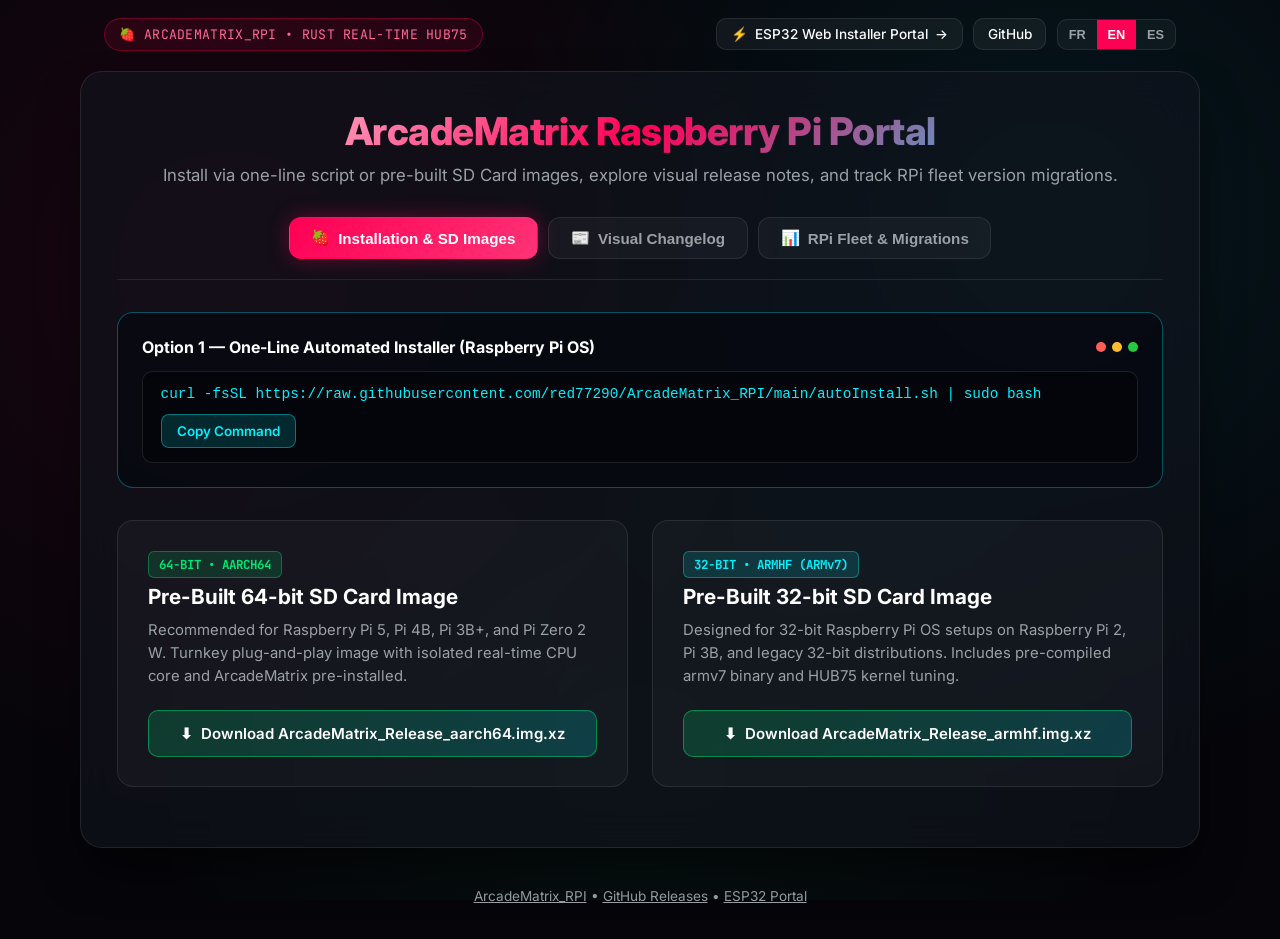
==== site/index.html @ 46aac448 "feat(portal): add dedicated Cloudflare RPi fleet charts and isolate GitHub counters" ====
<!DOCTYPE html>
<html lang="en">
<head>
  <meta charset="UTF-8" />
  <meta name="viewport" content="width=device-width, initial-scale=1.0" />
  <title>ArcadeMatrix Raspberry Pi — SD Images, Auto-Installer, Changelog &amp; Fleet Stats</title>
  <link rel="preconnect" href="https://fonts.googleapis.com">
  <link rel="preconnect" href="https://fonts.gstatic.com" crossorigin>
  <link href="https://fonts.googleapis.com/css2?family=Inter:wght@400;500;600;700;800&family=JetBrains+Mono:wght@500;700&display=swap" rel="stylesheet">
  <style>
    :root {
      --bg-color: #05050a;
      --text-main: #ffffff;
      --text-muted: #9ba1a6;
      --accent-cyan: #00f0ff;
      --accent-green: #00e676;
      --accent-magenta: #ff0055;
      --accent-gold: #ffcc00;
      --glass-bg: rgba(18, 20, 30, 0.65);
      --glass-border: rgba(255, 255, 255, 0.09);
      --card-bg: rgba(255, 255, 255, 0.03);
    }

    * {
      box-sizing: border-box;
    }

    body {
      font-family: 'Inter', -apple-system, BlinkMacSystemFont, "Segoe UI", sans-serif;
      background-color: var(--bg-color);
      color: var(--text-main);
      margin: 0;
      padding: 0;
      min-height: 100vh;
      display: flex;
      flex-direction: column;
      align-items: center;
      background-image:
        radial-gradient(circle at 18% 30%, rgba(255, 0, 85, 0.09) 0%, transparent 45%),
        radial-gradient(circle at 82% 25%, rgba(0, 240, 255, 0.08) 0%, transparent 45%),
        radial-gradient(circle at 50% 85%, rgba(0, 230, 118, 0.05) 0%, transparent 50%);
      background-attachment: fixed;
    }

    .topbar {
      width: 100%;
      max-width: 1120px;
      padding: 1.1rem 1.5rem 0;
      display: flex;
      flex-wrap: wrap;
      align-items: center;
      justify-content: space-between;
      gap: 0.75rem;
    }

    .brand-pill {
      display: inline-flex;
      align-items: center;
      gap: 0.6rem;
      padding: 0.45rem 0.9rem;
      border-radius: 999px;
      background: rgba(255, 0, 85, 0.1);
      border: 1px solid rgba(255, 0, 85, 0.32);
      font-family: 'JetBrains Mono', monospace;
      font-size: 0.82rem;
      color: #ff6699;
      letter-spacing: 0.3px;
    }

    .topbar-right {
      display: flex;
      flex-wrap: wrap;
      align-items: center;
      gap: 0.65rem;
    }

    .portal-switch-link,
    .gh-link {
      display: inline-flex;
      align-items: center;
      gap: 0.45rem;
      padding: 0.45rem 0.85rem;
      border-radius: 10px;
      background: rgba(255, 255, 255, 0.05);
      border: 1px solid var(--glass-border);
      color: var(--text-main);
      text-decoration: none;
      font-size: 0.85rem;
      font-weight: 500;
      transition: all 0.25s ease;
    }

    .portal-switch-link:hover {
      border-color: rgba(0, 240, 255, 0.45);
      background: rgba(0, 240, 255, 0.12);
      box-shadow: 0 0 14px rgba(0, 240, 255, 0.25);
    }

    .gh-link:hover {
      border-color: rgba(255, 0, 85, 0.45);
      background: rgba(255, 0, 85, 0.1);
    }

    .lang-switcher {
      display: inline-flex;
      background: rgba(255, 255, 255, 0.04);
      border: 1px solid var(--glass-border);
      border-radius: 10px;
      overflow: hidden;
    }

    .lang-btn {
      background: transparent;
      border: none;
      color: var(--text-muted);
      padding: 0.42rem 0.68rem;
      font-size: 0.8rem;
      font-weight: 700;
      cursor: pointer;
      transition: all 0.2s ease;
    }

    .lang-btn.active {
      background: var(--accent-magenta);
      color: #fff;
    }

    .container {
      max-width: 1120px;
      width: 94%;
      margin: 1.25rem auto 2rem;
      padding: 2.25rem;
      background: var(--glass-bg);
      backdrop-filter: blur(20px);
      -webkit-backdrop-filter: blur(20px);
      border: 1px solid var(--glass-border);
      border-radius: 22px;
      box-shadow: 0 25px 50px -12px rgba(0, 0, 0, 0.6);
    }

    .hero-header {
      text-align: center;
      margin-bottom: 1.75rem;
    }

    h1 {
      font-size: 2.4rem;
      font-weight: 800;
      margin-top: 0;
      margin-bottom: 0.5rem;
      background: linear-gradient(135deg, #ffffff 0%, #ff0055 50%, #00f0ff 100%);
      -webkit-background-clip: text;
      -webkit-text-fill-color: transparent;
      letter-spacing: -0.5px;
    }

    .subtitle {
      color: var(--text-muted);
      font-size: 1.05rem;
      margin-bottom: 1.5rem;
      line-height: 1.6;
    }

    .nav-tabs {
      display: flex;
      justify-content: center;
      flex-wrap: wrap;
      gap: 0.65rem;
      margin-bottom: 2rem;
      padding-bottom: 1.25rem;
      border-bottom: 1px solid var(--glass-border);
    }

    .tab-btn {
      display: inline-flex;
      align-items: center;
      gap: 0.5rem;
      padding: 0.7rem 1.35rem;
      border-radius: 12px;
      background: rgba(255, 255, 255, 0.04);
      border: 1px solid var(--glass-border);
      color: var(--text-muted);
      font-size: 0.95rem;
      font-weight: 600;
      cursor: pointer;
      transition: all 0.25s ease;
    }

    .tab-btn:hover {
      color: #fff;
      border-color: rgba(255, 0, 85, 0.4);
      background: rgba(255, 0, 85, 0.08);
    }

    .tab-btn.active {
      color: #fff;
      background: linear-gradient(135deg, var(--accent-magenta) 0%, #ff3377 100%);
      border-color: transparent;
      box-shadow: 0 0 20px rgba(255, 0, 85, 0.35);
    }

    .tab-panel {
      display: none;
      animation: fadeIn 0.25s ease;
    }

    .tab-panel.active {
      display: block;
    }

    @keyframes fadeIn {
      from { opacity: 0; transform: translateY(6px); }
      to { opacity: 1; transform: translateY(0); }
    }

    /* Tab 1: Installation */
    .terminal-card {
      background: rgba(8, 10, 18, 0.85);
      border: 1px solid rgba(0, 240, 255, 0.32);
      border-radius: 16px;
      padding: 1.5rem;
      margin-bottom: 2rem;
      text-align: left;
    }

    .terminal-header {
      display: flex;
      align-items: center;
      justify-content: space-between;
      margin-bottom: 0.85rem;
    }

    .terminal-dots {
      display: inline-flex;
      gap: 6px;
    }

    .terminal-dots span {
      width: 10px;
      height: 10px;
      border-radius: 50%;
      display: inline-block;
    }

    .cmd-box {
      display: flex;
      flex-wrap: wrap;
      align-items: center;
      justify-content: space-between;
      gap: 0.75rem;
      background: #04050a;
      border: 1px solid rgba(255, 255, 255, 0.1);
      border-radius: 10px;
      padding: 0.9rem 1.1rem;
      font-family: 'JetBrains Mono', monospace;
      font-size: 0.9rem;
      color: var(--accent-cyan);
    }

    .copy-btn {
      background: rgba(0, 240, 255, 0.15);
      border: 1px solid rgba(0, 240, 255, 0.4);
      color: var(--accent-cyan);
      border-radius: 8px;
      padding: 0.48rem 0.95rem;
      font-family: 'Inter', sans-serif;
      font-size: 0.84rem;
      font-weight: 600;
      cursor: pointer;
      transition: all 0.2s ease;
    }

    .copy-btn:hover {
      background: var(--accent-cyan);
      color: #05050a;
    }

    .sd-grid {
      display: grid;
      grid-template-columns: 1fr;
      gap: 1.5rem;
      margin-bottom: 1.5rem;
    }

    @media (min-width: 780px) {
      .sd-grid {
        grid-template-columns: repeat(2, 1fr);
      }
    }

    .sd-card {
      background: var(--card-bg);
      border: 1px solid var(--glass-border);
      border-radius: 16px;
      padding: 1.85rem;
      text-align: left;
      display: flex;
      flex-direction: column;
      justify-content: space-between;
      transition: all 0.3s ease;
    }

    .sd-card:hover {
      transform: translateY(-5px);
      border-color: rgba(0, 230, 118, 0.35);
      box-shadow: 0 15px 30px rgba(0, 230, 118, 0.1);
    }

    .sd-card h2 {
      margin: 0.4rem 0 0.65rem;
      font-size: 1.3rem;
      color: #fff;
    }

    .sd-card p {
      color: var(--text-muted);
      font-size: 0.93rem;
      line-height: 1.55;
      margin: 0 0 1.35rem 0;
    }

    .arch-badge {
      display: inline-block;
      font-family: 'JetBrains Mono', monospace;
      font-size: 0.78rem;
      font-weight: 700;
      padding: 0.25rem 0.65rem;
      border-radius: 6px;
      background: rgba(0, 230, 118, 0.14);
      border: 1px solid rgba(0, 230, 118, 0.35);
      color: var(--accent-green);
      width: fit-content;
    }

    .arch-badge.armhf {
      background: rgba(0, 240, 255, 0.14);
      border-color: rgba(0, 240, 255, 0.35);
      color: var(--accent-cyan);
    }

    .sd-dl-btn {
      display: inline-flex;
      align-items: center;
      justify-content: center;
      gap: 0.5rem;
      padding: 0.8rem 1.25rem;
      border-radius: 10px;
      background: linear-gradient(135deg, rgba(0, 230, 118, 0.18), rgba(0, 240, 255, 0.18));
      border: 1px solid rgba(0, 230, 118, 0.45);
      color: #fff;
      font-weight: 600;
      font-size: 0.94rem;
      text-decoration: none;
      transition: all 0.25s ease;
    }

    .sd-dl-btn:hover {
      background: var(--accent-green);
      color: #05050a;
      box-shadow: 0 0 18px rgba(0, 230, 118, 0.45);
    }

    /* Tab 2: Visual Changelog */
    .changelog-list {
      display: flex;
      flex-direction: column;
      gap: 1.75rem;
    }

    .release-post {
      background: var(--card-bg);
      border: 1px solid var(--glass-border);
      border-radius: 18px;
      padding: 1.75rem;
      text-align: left;
    }

    .post-header {
      display: flex;
      flex-wrap: wrap;
      align-items: center;
      justify-content: space-between;
      gap: 0.75rem;
      margin-bottom: 1rem;
    }

    .post-meta {
      display: flex;
      flex-wrap: wrap;
      align-items: center;
      gap: 0.55rem;
    }

    .ver-badge {
      font-family: 'JetBrains Mono', monospace;
      font-weight: 700;
      font-size: 0.95rem;
      padding: 0.3rem 0.75rem;
      border-radius: 8px;
      background: rgba(255, 0, 85, 0.15);
      border: 1px solid rgba(255, 0, 85, 0.4);
      color: #ff6699;
    }

    .date-badge {
      font-family: 'JetBrains Mono', monospace;
      font-size: 0.82rem;
      color: var(--text-muted);
    }

    .tag-pill {
      font-family: 'JetBrains Mono', monospace;
      font-size: 0.72rem;
      font-weight: 700;
      padding: 0.2rem 0.55rem;
      border-radius: 6px;
    }

    .tag-NEW { background: rgba(0, 240, 255, 0.16); color: var(--accent-cyan); }
    .tag-PERF { background: rgba(0, 230, 118, 0.16); color: var(--accent-green); }
    .tag-FIX { background: rgba(255, 0, 85, 0.18); color: #ff6699; }

    .post-title {
      font-size: 1.35rem;
      font-weight: 700;
      margin: 0.3rem 0 0.6rem;
      color: #fff;
    }

    .post-summary {
      color: var(--text-muted);
      font-size: 0.96rem;
      line-height: 1.6;
      margin-bottom: 1.25rem;
    }

    .post-media {
      width: 100%;
      border-radius: 12px;
      overflow: hidden;
      border: 1px solid var(--glass-border);
      margin-bottom: 1.25rem;
      background: #06070f;
    }

    .post-media img {
      width: 100%;
      height: auto;
      display: block;
    }

    .before-after-grid {
      display: grid;
      grid-template-columns: 1fr;
      gap: 1rem;
      margin-bottom: 1.25rem;
    }

    @media (min-width: 760px) {
      .before-after-grid {
        grid-template-columns: 1fr 1fr;
      }
    }

    .ba-box {
      padding: 1rem 1.15rem;
      border-radius: 12px;
      font-size: 0.9rem;
      line-height: 1.5;
    }

    .ba-before {
      background: rgba(255, 0, 85, 0.06);
      border: 1px solid rgba(255, 0, 85, 0.28);
    }

    .ba-after {
      background: rgba(0, 230, 118, 0.06);
      border: 1px solid rgba(0, 230, 118, 0.28);
    }

    .ba-label {
      font-family: 'JetBrains Mono', monospace;
      font-size: 0.76rem;
      font-weight: 700;
      text-transform: uppercase;
      margin-bottom: 0.35rem;
      display: block;
    }

    .ba-before .ba-label { color: #ff5588; }
    .ba-after .ba-label { color: var(--accent-green); }

    .highlights-list {
      margin: 0 0 1.25rem 0;
      padding-left: 1.2rem;
      color: #dce2ea;
      font-size: 0.92rem;
      line-height: 1.65;
    }

    .release-dl-btn {
      display: inline-flex;
      align-items: center;
      gap: 0.45rem;
      padding: 0.55rem 1.05rem;
      border-radius: 9px;
      background: rgba(255, 0, 85, 0.14);
      border: 1px solid rgba(255, 0, 85, 0.4);
      color: #ff6699;
      text-decoration: none;
      font-size: 0.86rem;
      font-weight: 600;
    }

    /* Tab 3: Stats */
    .stats-status-bar {
      display: flex;
      flex-wrap: wrap;
      align-items: center;
      justify-content: space-between;
      gap: 0.75rem;
      margin-bottom: 1.5rem;
      padding: 0.85rem 1.15rem;
      border-radius: 12px;
      background: rgba(255, 255, 255, 0.03);
      border: 1px solid var(--glass-border);
    }

    .source-badge {
      display: inline-flex;
      align-items: center;
      gap: 0.45rem;
      font-family: 'JetBrains Mono', monospace;
      font-size: 0.8rem;
      padding: 0.3rem 0.7rem;
      border-radius: 999px;
    }

    .source-live {
      background: rgba(0, 230, 118, 0.15);
      border: 1px solid rgba(0, 230, 118, 0.4);
      color: var(--accent-green);
    }

    .source-preview {
      background: rgba(255, 204, 0, 0.14);
      border: 1px solid rgba(255, 204, 0, 0.4);
      color: var(--accent-gold);
    }

    .kpi-grid {
      display: grid;
      grid-template-columns: repeat(auto-fit, minmax(210px, 1fr));
      gap: 1.1rem;
      margin-bottom: 1.75rem;
    }

    .kpi-card {
      background: var(--card-bg);
      border: 1px solid var(--glass-border);
      border-radius: 14px;
      padding: 1.25rem;
      text-align: left;
    }

    .kpi-label {
      font-size: 0.82rem;
      color: var(--text-muted);
      margin-bottom: 0.45rem;
    }

    .kpi-value {
      font-family: 'JetBrains Mono', monospace;
      font-size: 1.85rem;
      font-weight: 700;
      color: #fff;
    }

    .kpi-sub {
      font-size: 0.78rem;
      color: var(--accent-cyan);
      margin-top: 0.35rem;
    }

    .stats-grid-2col {
      display: grid;
      grid-template-columns: 1fr;
      gap: 1.5rem;
      margin-bottom: 1.5rem;
    }

    @media (min-width: 860px) {
      .stats-grid-2col {
        grid-template-columns: 1fr 1fr;
      }
    }

    .stats-panel-box {
      background: var(--card-bg);
      border: 1px solid var(--glass-border);
      border-radius: 16px;
      padding: 1.5rem;
      text-align: left;
    }

    .stats-panel-box h3 {
      margin: 0 0 0.4rem 0;
      font-size: 1.08rem;
      color: #fff;
    }

    .stats-panel-sub {
      color: var(--text-muted);
      font-size: 0.83rem;
      margin-bottom: 1.15rem;
      line-height: 1.45;
    }

    .donut-split {
      display: grid;
      grid-template-columns: 124px 1fr;
      gap: 1.15rem;
      align-items: center;
      margin-bottom: 1rem;
    }

    @media (max-width: 520px) {
      .donut-split {
        grid-template-columns: 1fr;
        justify-items: center;
      }
      .donut-split > div:last-child {
        width: 100%;
      }
    }

    .stacked-bar {
      display: flex;
      height: 18px;
      border-radius: 8px;
      overflow: hidden;
      background: rgba(255, 255, 255, 0.06);
      margin-bottom: 1rem;
    }

    .stacked-segment {
      height: 100%;
      transition: width 0.4s ease;
    }

    .bar-row {
      margin-bottom: 0.78rem;
    }

    .bar-row-header {
      display: flex;
      justify-content: space-between;
      gap: 0.5rem;
      font-size: 0.84rem;
      margin-bottom: 0.28rem;
    }

    .bar-track {
      height: 9px;
      background: rgba(255, 255, 255, 0.06);
      border-radius: 6px;
      overflow: hidden;
    }

    .bar-fill {
      height: 100%;
      border-radius: 6px;
      transition: width 0.35s ease;
    }

    .mini-ver-stack {
      display: flex;
      height: 5px;
      border-radius: 4px;
      overflow: hidden;
      background: rgba(255, 255, 255, 0.04);
      margin-top: 0.28rem;
    }

    .chart-legend {
      display: flex;
      flex-wrap: wrap;
      gap: 0.65rem;
      margin-top: 0.6rem;
      font-size: 0.76rem;
      color: var(--text-muted);
    }

    .chart-legend-item {
      display: inline-flex;
      align-items: center;
      gap: 0.35rem;
      font-family: 'JetBrains Mono', monospace;
    }

    .chart-legend-dot {
      width: 8px;
      height: 8px;
      border-radius: 50%;
      display: inline-block;
    }

    .filter-pills {
      display: flex;
      flex-wrap: wrap;
      gap: 0.45rem;
      margin-bottom: 1rem;
    }

    .filter-pill {
      background: rgba(255, 255, 255, 0.05);
      border: 1px solid var(--glass-border);
      color: var(--text-muted);
      border-radius: 8px;
      padding: 0.32rem 0.65rem;
      font-size: 0.78rem;
      font-weight: 600;
      cursor: pointer;
    }

    .filter-pill.active {
      background: rgba(255, 0, 85, 0.18);
      border-color: var(--accent-magenta);
      color: #ff6699;
    }

    .table-wrap {
      width: 100%;
      overflow-x: auto;
      margin-top: 0.85rem;
    }

    .cross-matrix-table {
      width: 100%;
      border-collapse: collapse;
      font-size: 0.8rem;
      font-family: 'JetBrains Mono', monospace;
    }

    .cross-matrix-table th,
    .cross-matrix-table td {
      padding: 0.48rem 0.6rem;
      border: 1px solid rgba(255, 255, 255, 0.08);
      text-align: center;
    }

    .cross-matrix-table th {
      background: rgba(255, 255, 255, 0.04);
      color: var(--text-muted);
      font-weight: 600;
    }

    .cross-matrix-table td:first-child,
    .cross-matrix-table th:first-child {
      text-align: left;
    }

    .gh-supplement-details {
      margin-top: 1.25rem;
      border-radius: 14px;
      background: rgba(255, 255, 255, 0.02);
      border: 1px dashed rgba(255, 255, 255, 0.14);
      padding: 0.9rem 1.2rem;
      text-align: left;
    }

    .gh-supplement-details summary {
      cursor: pointer;
      font-size: 0.88rem;
      font-weight: 600;
      color: var(--text-muted);
      display: flex;
      align-items: center;
      justify-content: space-between;
      gap: 0.75rem;
      list-style: none;
    }

    .gh-supplement-details summary::-webkit-details-marker {
      display: none;
    }

    .gh-supplement-warn {
      margin: 0.85rem 0 1rem 0;
      padding: 0.65rem 0.9rem;
      border-radius: 8px;
      background: rgba(255, 204, 0, 0.08);
      border: 1px solid rgba(255, 204, 0, 0.25);
      color: #e6c86e;
      font-size: 0.8rem;
      line-height: 1.45;
    }

    .privacy-banner {
      margin-top: 1.25rem;
      padding: 1rem 1.25rem;
      border-radius: 12px;
      background: rgba(255, 0, 85, 0.05);
      border: 1px solid rgba(255, 0, 85, 0.22);
      font-size: 0.85rem;
      color: var(--text-muted);
      text-align: left;
      line-height: 1.55;
    }

    footer {
      margin-top: 0.5rem;
      font-size: 0.85rem;
      color: var(--text-muted);
      text-align: center;
      padding-bottom: 2.2rem;
    }

    footer a {
      color: var(--text-muted);
      text-decoration: underline;
    }
  </style>
</head>
<body>

  <div class="topbar">
    <div class="brand-pill">🍓 ARCADEMATRIX_RPI • RUST REAL-TIME HUB75</div>
    <div class="topbar-right">
      <a class="portal-switch-link" href="https://red77290.github.io/ArcadeMatrix/" target="_blank" rel="noopener">
        ⚡ <span data-i18n="switch_esp32">ESP32 Web Installer Portal</span> →
      </a>
      <a class="gh-link" href="https://github.com/red77290/ArcadeMatrix_RPI" target="_blank" rel="noopener">
        GitHub
      </a>
      <div class="lang-switcher" role="group" aria-label="Language switcher">
        <button class="lang-btn" data-lang="fr">FR</button>
        <button class="lang-btn active" data-lang="en">EN</button>
        <button class="lang-btn" data-lang="es">ES</button>
      </div>
    </div>
  </div>

  <div class="container">
    <div class="hero-header">
      <h1 data-i18n="hero_title">ArcadeMatrix Raspberry Pi Portal</h1>
      <div class="subtitle" data-i18n="hero_sub">
        Install via one-line script or pre-built SD Card images, explore visual release notes, and track RPi fleet version migrations.
      </div>
    </div>

    <div class="nav-tabs" role="tablist">
      <button class="tab-btn active" data-tab="install" role="tab">
        🍓 <span data-i18n="tab_install">Installation &amp; SD Images</span>
      </button>
      <button class="tab-btn" data-tab="changelog" role="tab">
        📰 <span data-i18n="tab_changelog">Visual Changelog</span>
      </button>
      <button class="tab-btn" data-tab="stats" role="tab">
        📊 <span data-i18n="tab_stats">RPi Fleet &amp; Migrations</span>
      </button>
    </div>

    <!-- TAB 1: INSTALLATION & SD IMAGES -->
    <section id="panel-install" class="tab-panel active">
      <div class="terminal-card">
        <div class="terminal-header">
          <div>
            <strong data-i18n="autoinstall_title">Option 1 — One-Line Automated Installer (Raspberry Pi OS)</strong>
          </div>
          <div class="terminal-dots">
            <span style="background:#ff5f56"></span>
            <span style="background:#ffbd2e"></span>
            <span style="background:#27c93f"></span>
          </div>
        </div>
        <div class="cmd-box">
          <code id="install-cmd">curl -fsSL https://raw.githubusercontent.com/red77290/ArcadeMatrix_RPI/main/autoInstall.sh | sudo bash</code>
          <button id="copy-cmd-btn" class="copy-btn" data-i18n="copy_btn">Copy Command</button>
        </div>
      </div>

      <div class="sd-grid">
        <div class="sd-card">
          <div>
            <span class="arch-badge">64-BIT • AARCH64</span>
            <h2 data-i18n="sd64_title">Pre-Built 64-bit SD Card Image</h2>
            <p data-i18n="sd64_desc">
              Recommended for Raspberry Pi 5, Pi 4B, Pi 3B+, and Pi Zero 2 W. Turnkey plug-and-play image with isolated real-time CPU core and ArcadeMatrix pre-installed. Flash with Raspberry Pi Imager or BalenaEtcher.
            </p>
          </div>
          <a id="dl-aarch64-link" class="sd-dl-btn" href="https://github.com/red77290/ArcadeMatrix_RPI/releases/latest" target="_blank" rel="noopener">
            ⬇ <span data-i18n="sd64_btn">Download ArcadeMatrix_Release_aarch64.img.xz</span>
          </a>
        </div>

        <div class="sd-card">
          <div>
            <span class="arch-badge armhf">32-BIT • ARMHF (ARMv7)</span>
            <h2 data-i18n="sd32_title">Pre-Built 32-bit SD Card Image</h2>
            <p data-i18n="sd32_desc">
              Designed for 32-bit Raspberry Pi OS setups on Raspberry Pi 2, Pi 3B, and legacy 32-bit distributions. Includes pre-compiled armv7 binary and HUB75 kernel tuning.
            </p>
          </div>
          <a id="dl-armhf-link" class="sd-dl-btn" href="https://github.com/red77290/ArcadeMatrix_RPI/releases/latest" target="_blank" rel="noopener">
            ⬇ <span data-i18n="sd32_btn">Download ArcadeMatrix_Release_armhf.img.xz</span>
          </a>
        </div>
      </div>
    </section>

    <!-- TAB 2: VISUAL CHANGELOG BLOG -->
    <section id="panel-changelog" class="tab-panel">
      <div id="changelog-container" class="changelog-list"></div>
    </section>

    <!-- TAB 3: RPI CLOUDFLARE FLEET & VERSION MIGRATIONS DASHBOARD (100% PURE UUID TELEMETRY) -->
    <section id="panel-stats" class="tab-panel">
      <div class="stats-status-bar">
        <div>
          <strong data-i18n="stats_header">Raspberry Pi Cloudflare OTA Fleet Telemetry (Deduplicated UUID v4)</strong>
        </div>
        <div id="stats-source-badge" class="source-badge source-preview">
          ⏳ Loading telemetry...
        </div>
      </div>

      <!-- 4 Primary KPIs: Strictly Cloudflare SQLite UUID Telemetry (Zero GitHub Mixing) -->
      <div class="kpi-grid">
        <div class="kpi-card">
          <div class="kpi-label" data-i18n="kpi_active">Active RPi Matrices (30d)</div>
          <div class="kpi-value" id="kpi-active-val">—</div>
          <div class="kpi-sub" id="kpi-active-sub">—</div>
        </div>
        <div class="kpi-card">
          <div class="kpi-label" data-i18n="kpi_known">Known Fleet (Unique UUIDs)</div>
          <div class="kpi-value" id="kpi-known-val">—</div>
          <div class="kpi-sub" id="kpi-known-sub">—</div>
        </div>
        <div class="kpi-card">
          <div class="kpi-label" data-i18n="kpi_adoption">Latest Release Adoption</div>
          <div class="kpi-value" id="kpi-adoption-val">—</div>
          <div class="kpi-sub" id="kpi-latest-ver">Latest: v4.2.0</div>
        </div>
        <div class="kpi-card">
          <div class="kpi-label" data-i18n="kpi_arch">64-bit (aarch64) OS Share</div>
          <div class="kpi-value" id="kpi-arch-val">—</div>
          <div class="kpi-sub" id="kpi-arch-sub">—</div>
        </div>
      </div>

      <!-- ROW 1: Chart 1 (RPi Versions Donut & Migration) + Chart 2 (30-Day Multi-Version Evolution) -->
      <div class="stats-grid-2col">
        <div class="stats-panel-box">
          <h3 data-i18n="mig_title">1. RPi Versions &amp; Migration Share</h3>
          <div class="stats-panel-sub" data-i18n="mig_sub">
            Deduplicated Cloudflare UUID v4 UPSERT: upgrading an RPi matrix migrates its count in place without duplicates.
          </div>
          <div class="donut-split">
            <div id="version-donut-svg"></div>
            <div>
              <div id="version-stacked-bar" class="stacked-bar"></div>
              <div id="version-bars-list"></div>
            </div>
          </div>
        </div>

        <div class="stats-panel-box">
          <h3 data-i18n="curve_title">2. 30-Day Multi-Version Fleet Evolution</h3>
          <div class="stats-panel-sub" data-i18n="curve_sub">
            Daily active Raspberry Pi matrices per version recorded by Cloudflare:
          </div>
          <div id="migration-curve-svg"></div>
          <div id="migration-curve-legend" class="chart-legend"></div>
        </div>
      </div>

      <!-- ROW 2: Chart 3 (Activity Recency & Retention) + Chart 4 (30-Day New RPi Registrations) -->
      <div class="stats-grid-2col">
        <div class="stats-panel-box">
          <h3 data-i18n="act_title">3. Fleet Check-In Recency &amp; Retention</h3>
          <div class="stats-panel-sub" data-i18n="act_sub">
            Breakdown of known RPi UUIDs by last WebUI check-in window (&lt;24h, 1–7d, 8–30d, Dormant &gt;30d):
          </div>
          <div class="donut-split">
            <div id="activity-donut-svg"></div>
            <div id="activity-bars-list"></div>
          </div>
        </div>

        <div class="stats-panel-box">
          <h3 data-i18n="growth_title">4. New RPi Registrations (Last 30 Days)</h3>
          <div class="stats-panel-sub" data-i18n="growth_sub">
            Newly discovered Raspberry Pi UUID v4 installations per day:
          </div>
          <div id="new-devices-svg"></div>
        </div>
      </div>

      <!-- ROW 3: Chart 5 (Pi Models Donut + Firmware Stack + OS Bitness) + Chart 6 (HUB75 Resolutions & Pi x Panel Matrix) -->
      <div class="stats-grid-2col">
        <div class="stats-panel-box">
          <h3 data-i18n="hw_title">5. Raspberry Pi Models &amp; OS Architecture</h3>
          <div class="stats-panel-sub" data-i18n="hw_sub">
            Active Pi 5 / 4B / Zero 2 W / 3B+ distribution with per-model version stack &amp; 64-bit vs 32-bit OS split:
          </div>
          <div class="donut-split">
            <div id="hw-donut-svg"></div>
            <div id="hw-bars-list"></div>
          </div>
          <div class="kpi-label" data-i18n="os_title" style="margin-top:0.85rem;">OS Architecture (64-bit vs 32-bit)</div>
          <div id="os-bars-list" style="margin-top:0.45rem;"></div>
        </div>

        <div class="stats-panel-box">
          <h3 data-i18n="res_title">6. HUB75 Resolutions &amp; Pi Model × Panel Matrix</h3>
          <div class="stats-panel-sub" data-i18n="res_sub">
            Filter active HUB75 dimensions by Raspberry Pi model and inspect the cross-matrix:
          </div>
          <div id="hw-filter-pills" class="filter-pills"></div>
          <div class="donut-split">
            <div id="res-donut-svg"></div>
            <div id="res-bars-list"></div>
          </div>
          <div id="hw-res-matrix"></div>
        </div>
      </div>

      <div class="privacy-banner">
        🔒 <strong data-i18n="privacy_title">Zero-IP Privacy Guarantee:</strong>
        <span data-i18n="privacy_body">
          Statistics are updated exclusively from the browser WebClient when an ArcadeMatrix_RPI instance checks for OTA updates via the Cloudflare Worker. Only a random RFC 4122 UUID v4, version, Pi model, OS bitness, and HUB75 resolution are sent. Client IP addresses are never read or stored.
        </span>
      </div>

      <!-- OPTIONAL SUPPLEMENTARY ACCORDION: Raw GitHub Release Counters (Never mixed with Cloudflare above) -->
      <details class="gh-supplement-details">
        <summary>
          <span>📦 <span data-i18n="gh_supp_summary">Supplementary Info — Raw GitHub Release Asset Downloads (Separate from Cloudflare Telemetry)</span></span>
          <span id="gh-supp-total-pill" style="font-family:'JetBrains Mono',monospace; font-size:0.78rem; color:var(--accent-gold);">—</span>
        </summary>
        <div class="gh-supplement-warn" data-i18n="gh_supp_disclaimer">
          Note: Raw GitHub API asset counters include manual SD image downloads, reflashes, and automated crawlers. They are never merged into the Cloudflare UUID fleet charts above.
        </div>
        <div class="stats-grid-2col" style="margin-bottom:0;">
          <div>
            <div class="kpi-label" data-i18n="gh_rel_heading">Raw Downloads per GitHub Release Tag</div>
            <div id="gh-supp-releases-list"></div>
          </div>
          <div>
            <div class="kpi-label" data-i18n="gh_arch_heading">Raw Asset Downloads per Target Architecture</div>
            <div id="gh-supp-hw-list"></div>
          </div>
        </div>
      </details>
    </section>
  </div>

  <footer>
    <a href="https://github.com/red77290/ArcadeMatrix_RPI" target="_blank" rel="noopener">ArcadeMatrix_RPI</a> •
    <a href="https://github.com/red77290/ArcadeMatrix_RPI/releases" target="_blank" rel="noopener">GitHub Releases</a> •
    <a href="https://red77290.github.io/ArcadeMatrix/" target="_blank" rel="noopener">ESP32 Portal</a>
  </footer>

  <script>
    const OTA_STATS_WORKER_URL = "https://arcadematrix-ota-stats.red77290.workers.dev";
    const GITHUB_RELEASES_API = "https://api.github.com/repos/red77290/ArcadeMatrix_RPI/releases?per_page=20";

    const I18N = {
      en: {
        switch_esp32: "ESP32 Web Installer Portal",
        hero_title: "ArcadeMatrix Raspberry Pi Portal",
        hero_sub: "Install via one-line script or pre-built SD Card images, explore visual release notes, and track RPi fleet version migrations.",
        tab_install: "Installation & SD Images",
        tab_changelog: "Visual Changelog",
        tab_stats: "RPi Fleet & Migrations",
        autoinstall_title: "Option 1 — One-Line Automated Installer (Raspberry Pi OS)",
        copy_btn: "Copy Command",
        copied_btn: "✓ Copied!",
        sd64_title: "Pre-Built 64-bit SD Card Image",
        sd64_desc: "Recommended for Raspberry Pi 5, Pi 4B, Pi 3B+, and Pi Zero 2 W. Turnkey plug-and-play image with isolated real-time CPU core and ArcadeMatrix pre-installed.",
        sd64_btn: "Download ArcadeMatrix_Release_aarch64.img.xz",
        sd32_title: "Pre-Built 32-bit SD Card Image",
        sd32_desc: "Designed for 32-bit Raspberry Pi OS setups on Raspberry Pi 2, Pi 3B, and legacy 32-bit distributions. Includes pre-compiled armv7 binary and HUB75 kernel tuning.",
        sd32_btn: "Download ArcadeMatrix_Release_armhf.img.xz",
        stats_header: "Raspberry Pi Cloudflare OTA Fleet Telemetry (Deduplicated UUID v4)",
        kpi_active: "Active RPi Matrices (30d)",
        kpi_known: "Known Fleet (Unique UUIDs)",
        kpi_adoption: "Latest Release Adoption",
        kpi_arch: "64-bit (aarch64) OS Share",
        mig_title: "1. RPi Versions & Migration Share",
        mig_sub: "Deduplicated Cloudflare UUID v4 UPSERT: upgrading an RPi matrix migrates its count in place without duplicates.",
        curve_title: "2. 30-Day Multi-Version Fleet Evolution",
        curve_sub: "Daily active Raspberry Pi matrices per version recorded by Cloudflare:",
        act_title: "3. Fleet Check-In Recency & Retention",
        act_sub: "Breakdown of known RPi UUIDs by last WebUI check-in window (<24h, 1–7d, 8–30d, Dormant >30d):",
        growth_title: "4. New RPi Registrations (Last 30 Days)",
        growth_sub: "Newly discovered Raspberry Pi UUID v4 installations per day:",
        hw_title: "5. Raspberry Pi Models & OS Architecture",
        hw_sub: "Active Pi 5 / 4B / Zero 2 W / 3B+ distribution with per-model version stack & 64-bit vs 32-bit OS split:",
        os_title: "OS Architecture (64-bit vs 32-bit)",
        res_title: "6. HUB75 Resolutions & Pi Model × Panel Matrix",
        res_sub: "Filter active HUB75 dimensions by Raspberry Pi model and inspect the cross-matrix:",
        privacy_title: "Zero-IP Privacy Guarantee:",
        privacy_body: "Statistics are updated exclusively from the browser WebClient when an ArcadeMatrix_RPI instance checks for OTA updates via the Cloudflare Worker. Only a random RFC 4122 UUID v4, version, Pi model, OS bitness, and HUB75 resolution are sent. Client IP addresses are never read or stored.",
        before_label: "Before",
        after_label: "After",
        dl_release: "View GitHub Release",
        all_models: "All Pi Models",
        badge_live: "🟢 Live Cloudflare Telemetry",
        badge_offline: "🟠 Cloudflare Worker Unreachable",
        no_checkins_sub: "0 WebUI check-ins yet",
        worker_pending_sub: "Cloudflare Worker unreachable",
        empty_versions_live: "0 Raspberry Pi matrices checked in via WebUI yet (Cloudflare telemetry introduced in v4.2.0).",
        empty_curve: "Awaiting daily Cloudflare snapshots (populates automatically on first WebUI check-in).",
        empty_res: "0 HUB75 panel check-ins recorded in Cloudflare yet.",
        empty_matrix: "Pi Model × Resolution matrix populates automatically from Cloudflare UUID check-ins.",
        bucket_24h: "Active < 24h",
        bucket_7d: "Active 1–7d",
        bucket_30d: "Active 8–30d",
        bucket_dormant: "Dormant (> 30d)",
        matrix_board_col: "Pi Model",
        total_active_line: "Total Active (30d)",
        new_30d_badge: "new UUIDs in 30d",
        gh_supp_summary: "Supplementary Info — Raw GitHub Release Asset Downloads (Separate from Cloudflare Telemetry)",
        gh_supp_disclaimer: "Note: Raw GitHub API asset counters include manual SD image downloads, reflashes, and automated crawlers. They are never merged into the Cloudflare UUID fleet charts above.",
        gh_rel_heading: "Raw Downloads per GitHub Release Tag",
        gh_arch_heading: "Raw Asset Downloads per Target Architecture"
      },
      fr: {
        switch_esp32: "Portail ESP32 Web Installer",
        hero_title: "Portail ArcadeMatrix Raspberry Pi",
        hero_sub: "Installez en une commande ou via les images carte SD prêtes à flasher, découvrez les nouveautés visuelles et suivez le parc RPi.",
        tab_install: "Installation & Images SD",
        tab_changelog: "Nouveautés Visuelles",
        tab_stats: "Parc RPi & Migrations",
        autoinstall_title: "Option 1 — Installation Automatique en Une Ligne (Raspberry Pi OS)",
        copy_btn: "Copier la commande",
        copied_btn: "✓ Copié !",
        sd64_title: "Image Carte SD 64-bit Prête à Flasher",
        sd64_desc: "Recommandée pour Raspberry Pi 5, Pi 4B, Pi 3B+ et Pi Zero 2 W. Image clé en main avec isolation CPU temps réel et ArcadeMatrix pré-installé.",
        sd64_btn: "Télécharger ArcadeMatrix_Release_aarch64.img.xz",
        sd32_title: "Image Carte SD 32-bit Prête à Flasher",
        sd32_desc: "Conçue pour les systèmes Raspberry Pi OS 32-bit sur Raspberry Pi 2, Pi 3B et distributions 32-bit. Inclut le binaire armv7 pré-compilé.",
        sd32_btn: "Télécharger ArcadeMatrix_Release_armhf.img.xz",
        stats_header: "Télémétrie Parc OTA Cloudflare Raspberry Pi (UUID v4 Dédupliqués)",
        kpi_active: "Matrices RPi Actives (30j)",
        kpi_known: "Parc Connu (UUIDs Uniques)",
        kpi_adoption: "Adoption Dernière Version",
        kpi_arch: "Part OS 64-bit (aarch64)",
        mig_title: "1. Versions RPi & Part de Migration",
        mig_sub: "UPSERT UUID v4 Cloudflare dédupliqué : une mise à jour transfère le Raspberry Pi sans doublon.",
        curve_title: "2. Évolution Multi-Versions sur 30 Jours",
        curve_sub: "Matrices Raspberry Pi actives par jour et par version enregistrées sur Cloudflare :",
        act_title: "3. Récence d'Activité & Rétention du Parc",
        act_sub: "Répartition des UUIDs RPi connus selon le dernier check-in WebUI (<24h, 1–7j, 8–30j, Inactives >30j) :",
        growth_title: "4. Nouveaux RPi Enregistrés (30 Jours)",
        growth_sub: "Nouveaux UUID v4 Raspberry Pi découverts chaque jour :",
        hw_title: "5. Modèles Raspberry Pi & Architecture OS",
        hw_sub: "Répartition active Pi 5 / 4B / Zero 2 W / 3B+ avec pile de versions par modèle et part OS 64-bit vs 32-bit :",
        os_title: "Architecture OS (64-bit vs 32-bit)",
        res_title: "6. Résolutions HUB75 & Matrice Modèle Pi × Dalle",
        res_sub: "Filtrez les résolutions HUB75 par modèle de Raspberry Pi et consultez la matrice croisée :",
        privacy_title: "Garantie Zéro-IP :",
        privacy_body: "Les statistiques ne sont mises à jour que depuis le navigateur WebClient lorsqu'une instance ArcadeMatrix_RPI vérifie les mises à jour OTA via le Worker Cloudflare. Seuls un UUID v4 aléatoire, la version, le modèle de Pi, l'architecture OS et la résolution HUB75 sont transmis. Aucune adresse IP n'est stockée.",
        before_label: "Avant",
        after_label: "Après",
        dl_release: "Voir la Release GitHub",
        all_models: "Tous les modèles Pi",
        badge_live: "🟢 Télémétrie Cloudflare en direct",
        badge_offline: "🟠 Worker Cloudflare injoignable",
        no_checkins_sub: "0 check-in WebUI pour l'instant",
        worker_pending_sub: "Worker Cloudflare injoignable",
        empty_versions_live: "Aucune matrice Raspberry Pi enregistrée via la WebUI pour l'instant (télémétrie Cloudflare introduite en v4.2.0).",
        empty_curve: "En attente des relevés quotidiens Cloudflare (s'alimente dès le premier check-in WebUI).",
        empty_res: "Aucune résolution HUB75 enregistrée sur Cloudflare pour l'instant.",
        empty_matrix: "La matrice croisée Modèle Pi × Résolution s'alimente automatiquement via les check-ins UUID Cloudflare.",
        bucket_24h: "Actives < 24h",
        bucket_7d: "Actives 1–7j",
        bucket_30d: "Actives 8–30j",
        bucket_dormant: "Inactives (> 30j)",
        matrix_board_col: "Modèle Pi",
        total_active_line: "Total Actives (30j)",
        new_30d_badge: "nouveaux UUIDs sur 30j",
        gh_supp_summary: "Informations complémentaires — Téléchargements bruts GitHub Releases (Hors télémétrie Cloudflare)",
        gh_supp_disclaimer: "Note : Les compteurs bruts de l'API GitHub incluent les téléchargements manuels d'images SD, les reflashs et les robots/crawlers. Ils ne sont jamais fusionnés aux graphiques Cloudflare ci-dessus.",
        gh_rel_heading: "Téléchargements bruts par tag GitHub Release",
        gh_arch_heading: "Téléchargements bruts par architecture"
      },
      es: {
        switch_esp32: "Portal ESP32 Web Installer",
        hero_title: "Portal ArcadeMatrix Raspberry Pi",
        hero_sub: "Instala con un comando o imágenes SD precompiladas, explora las novedades visuales y sigue las migraciones de la flota RPi.",
        tab_install: "Instalación e Imágenes SD",
        tab_changelog: "Novedades Visuales",
        tab_stats: "Flota RPi y Migraciones",
        autoinstall_title: "Opción 1 — Instalador Automático de Una Línea (Raspberry Pi OS)",
        copy_btn: "Copiar comando",
        copied_btn: "✓ ¡Copiado!",
        sd64_title: "Imagen de Tarjeta SD de 64 bits Precompilada",
        sd64_desc: "Recomendada para Raspberry Pi 5, Pi 4B, Pi 3B+ y Pi Zero 2 W. Imagen lista para usar con núcleo de CPU aislado en tiempo real.",
        sd64_btn: "Descargar ArcadeMatrix_Release_aarch64.img.xz",
        sd32_title: "Imagen de Tarjeta SD de 32 bits Precompilada",
        sd32_desc: "Diseñada para sistemas de 32 bits en Raspberry Pi 2, Pi 3B y distribuciones armhf. Incluye binario armv7 precompilado.",
        sd32_btn: "Descargar ArcadeMatrix_Release_armhf.img.xz",
        stats_header: "Telemetría OTA Cloudflare Raspberry Pi (UUID v4 Deduplicados)",
        kpi_active: "Matrices RPi Activas (30d)",
        kpi_known: "Flota Conocida (UUIDs Únicos)",
        kpi_adoption: "Adopción Última Versión",
        kpi_arch: "Cuota SO 64 bits (aarch64)",
        mig_title: "1. Versiones RPi y Migración",
        mig_sub: "UPSERT UUID v4 en Cloudflare: actualizar una matriz RPi migra su versión sin duplicados.",
        curve_title: "2. Evolución Multiversión de 30 Días",
        curve_sub: "Matrices Raspberry Pi activas por día y versión registradas por Cloudflare:",
        act_title: "3. Recencia de Actividad y Retención",
        act_sub: "Desglose de UUIDs RPi según su último registro WebUI (<24h, 1–7d, 8–30d, Inactivas >30d):",
        growth_title: "4. Nuevas RPi Registradas (30 Días)",
        growth_sub: "Nuevos UUID v4 de Raspberry Pi descubiertos por día:",
        hw_title: "5. Modelos Raspberry Pi y Arquitectura SO",
        hw_sub: "Distribución activa Pi 5 / 4B / Zero 2 W / 3B+ con versiones por modelo y cuota SO 64 vs 32 bits:",
        os_title: "Arquitectura de SO (64 bits vs 32 bits)",
        res_title: "6. Resoluciones HUB75 y Matriz Modelo Pi × Panel",
        res_sub: "Filtra dimensiones HUB75 por modelo de Raspberry Pi y consulta la tabla cruzada:",
        privacy_title: "Garantía de Privacidad Cero-IP:",
        privacy_body: "Las estadísticas se actualizan únicamente desde el navegador WebClient cuando una instancia ArcadeMatrix_RPI busca actualizaciones OTA mediante el Worker de Cloudflare. Nunca se leen ni almacenan direcciones IP.",
        before_label: "Antes",
        after_label: "Después",
        dl_release: "Ver Release en GitHub",
        all_models: "Todos los modelos Pi",
        badge_live: "🟢 Telemetría Cloudflare en vivo",
        badge_offline: "🟠 Worker Cloudflare no disponible",
        no_checkins_sub: "0 registros WebUI por ahora",
        worker_pending_sub: "Worker Cloudflare no disponible",
        empty_versions_live: "0 matrices Raspberry Pi registradas desde la WebUI todavía (telemetría Cloudflare introducida en v4.2.0).",
        empty_curve: "Esperando instantáneas diarias de Cloudflare (se poblará con el primer registro WebUI).",
        empty_res: "Aún no hay resoluciones HUB75 registradas en Cloudflare.",
        empty_matrix: "La matriz Modelo Pi × Resolución se alimenta automáticamente de los registros UUID en Cloudflare.",
        bucket_24h: "Activas < 24h",
        bucket_7d: "Activas 1–7d",
        bucket_30d: "Activas 8–30d",
        bucket_dormant: "Inactivas (> 30d)",
        matrix_board_col: "Modelo Pi",
        total_active_line: "Total Activas (30d)",
        new_30d_badge: "nuevos UUIDs en 30d",
        gh_supp_summary: "Información complementaria — Descargas brutas en GitHub Releases (Independiente de Cloudflare)",
        gh_supp_disclaimer: "Nota: Los contadores brutos de la API de GitHub incluyen descargas manuales de imágenes SD, reflasheos y bots. Nunca se mezclan con los gráficos de Cloudflare.",
        gh_rel_heading: "Descargas brutas por versión en GitHub",
        gh_arch_heading: "Descargas brutas por arquitectura"
      }
    };

    const FALLBACK_POSTS = {
      project: "rpi",
      latest_version: "v4.2.0",
      posts: [
        {
          version: "v4.2.0",
          date: "2026-11-16",
          tags: ["NEW", "PERF", "FIX"],
          media: "changelog/media/rpi-agenda-celebration.svg",
          release_url: "https://github.com/red77290/ArcadeMatrix_RPI/releases",
          title: {
            en: "iCal Agenda Engine, RetroAchievements Fireworks & Anonymous OTA Proxy",
            fr: "Moteur Agenda iCal, Feux d'Artifice RetroAchievements & Proxy OTA Anonyme",
            es: "Motor Agenda iCal, Fuegos Artificiales RetroAchievements y Proxy OTA Anónimo"
          },
          summary: {
            en: "Brings native iCal (.ics) schedule synchronization, live RetroAchievements & High Score celebration overlays, and Cloudflare Edge OTA caching to Raspberry Pi.",
            fr: "Apporte la synchronisation native d'agendas iCal (.ics), les célébrations RetroAchievements & High Scores en direct, et le cache OTA Cloudflare Edge sur Raspberry Pi.",
            es: "Incorpora sincronización nativa de agendas iCal (.ics), celebraciones en vivo de RetroAchievements y High Scores, y caché OTA Cloudflare Edge en Raspberry Pi."
          },
          before_after: {
            before: {
              en: "Checking for OTA updates queried api.github.com directly without fleet version visibility, and calendar/trophy notifications required custom webhooks.",
              fr: "La vérification OTA interrogeait directement api.github.com sans visibilité sur les migrations de versions, et les alertes agenda/trophées nécessitaient des scripts tiers.",
              es: "La comprobación OTA consultaba api.github.com directamente sin visibilidad de versiones, y las alertas de agenda/trofeos requerían scripts externos."
            },
            after: {
              en: "Built-in 'agenda' engine, preemptive RetroAchievements celebration scenes, and Edge-cached WebClient OTA checks with zero-IP UUID v4 migration tracking.",
              fr: "Moteur 'agenda' intégré, scènes de célébration RetroAchievements préemptives, et vérification OTA WebClient en cache Edge avec suivi UUID v4 zéro-IP.",
              es: "Motor 'agenda' integrado, escenas preemptivas de celebración RetroAchievements y comprobación OTA WebClient en caché Edge con seguimiento UUID v4 sin IP."
            }
          },
          highlights: {
            en: [
              "NEW — iCal Agenda Engine ('agenda'): Asynchronous Tokio ICS poller with countdown badges and zero render-thread blocking.",
              "NEW — RetroAchievements & High Score Celebrations: Instant trophy unlock fireworks and scrolling personal best banners.",
              "PERF — Cloudflare Edge OTA Proxy: 10-minute Edge cache with automatic fallback to GitHub API and anonymous UUID v4 version migration tracking."
            ],
            fr: [
              "NEW — Moteur Agenda iCal ('agenda') : Poller ICS asynchrone Tokio avec badges de compte à rebours et zéro blocage du thread de rendu.",
              "NEW — Célébrations RetroAchievements & High Scores : Feux d'artifice instantanés de trophées débloqués et bannières de records.",
              "PERF — Proxy OTA Cloudflare Edge : Cache Edge 10 min avec repli automatique vers l'API GitHub et suivi anonyme UUID v4."
            ],
            es: [
              "NEW — Motor Agenda iCal ('agenda'): Poller ICS asíncrono en Tokio con insignias de cuenta regresiva.",
              "NEW — Celebraciones RetroAchievements y High Scores: Fuegos artificiales instantáneos de trofeos y récords.",
              "PERF — Proxy OTA Cloudflare Edge: Caché Edge de 10 min con respaldo automático a la API de GitHub y seguimiento anónimo UUID v4."
            ]
          }
        },
        {
          version: "v4.1.2",
          date: "2026-11-02",
          tags: ["NEW", "PERF"],
          media: "changelog/media/rpi-v16-locked.svg",
          release_url: "https://github.com/red77290/ArcadeMatrix_RPI/releases/tag/v4.1.2",
          title: {
            en: "V1.6-FinalLocked Zero-Allocation Rust Runtime & Dual Arch SD Images",
            fr: "Runtime Rust V1.6-FinalLocked Zéro Allocation & Images SD Dual-Arch",
            es: "Runtime Rust V1.6-FinalLocked Sin Asignaciones e Imágenes SD Dual-Arch"
          },
          summary: {
            en: "Complete Rust real-time rendering overhaul delivering deterministic frame pacing across Raspberry Pi Zero, 3B+, 4B, and 5.",
            fr: "Refonte complète du moteur de rendu temps réel en Rust offrant un cadencement déterministe sur Raspberry Pi Zero, 3B+, 4B et 5.",
            es: "Renovación completa del motor en tiempo real en Rust con ritmo de cuadros determinista en Raspberry Pi Zero, 3B+, 4B y 5."
          },
          before_after: {
            before: {
              en: "Per-frame buffer clones and lock contention during HTTP API updates could induce subtle PWM flicker.",
              fr: "Les copies de buffers par trame et la contention de verrous lors des requêtes HTTP pouvaient induire un léger scintillement PWM.",
              es: "Las copias de búfer por cuadro y la contención de bloqueos durante peticiones HTTP podían inducir parpadeos PWM."
            },
            after: {
              en: "V1.6-FinalLocked zero-allocation render loop with pre-built 64-bit (aarch64) and 32-bit (armhf) plug-and-play SD Card images.",
              fr: "Boucle de rendu V1.6-FinalLocked zéro allocation avec images carte SD 64-bit (aarch64) et 32-bit (armhf) prêtes à l'emploi.",
              es: "Bucle de renderizado V1.6-FinalLocked sin asignaciones con imágenes de tarjeta SD de 64 bits y 32 bits listas para usar."
            }
          },
          highlights: {
            en: [
              "PERF — V1.6-FinalLocked zero-allocation render loop with wait-free configuration snapshots.",
              "NEW — Automated CI builds for both 64-bit (aarch64) and 32-bit (armhf) Raspberry Pi OS SD images."
            ],
            fr: [
              "PERF — Boucle de rendu V1.6-FinalLocked zéro allocation avec snapshots de configuration sans attente.",
              "NEW — Compilation CI automatisée des images carte SD 64-bit (aarch64) et 32-bit (armhf)."
            ],
            es: [
              "PERF — Bucle de renderizado V1.6-FinalLocked sin asignaciones.",
              "NEW — Compilación CI automatizada de imágenes SD de 64 bits (aarch64) y 32 bits (armhf)."
            ]
          }
        }
      ]
    };

    function createEmptyStats() {
      return {
        project: "rpi",
        isWorkerLive: false,
        kpis: {
          active_24h: 0,
          active_7d: 0,
          active_30d: 0,
          inactive_30d: 0,
          new_7d: 0,
          new_30d: 0,
          total_known: 0,
          latest_version: "v4.2.0",
          latest_adoption_pct: 0,
          github_downloads_total: 0,
          github_latest_downloads: 0
        },
        versions: [],
        hardware: [],
        os_arch: [],
        resolutions: [],
        hw_by_res: {},
        hw_by_version: {},
        activity: [
          { bucket: "24h", count: 0, pct: 0 },
          { bucket: "7d", count: 0, pct: 0 },
          { bucket: "30d", count: 0, pct: 0 },
          { bucket: "dormant", count: 0, pct: 0 }
        ],
        new_devices_daily: [],
        daily_history: [],
        github_releases: [],
        github_hw_downloads: []
      };
    }

    const HW_LABELS = {
      rpi5: "Raspberry Pi 5",
      rpi4b: "Raspberry Pi 4 Model B",
      "rpi3b+": "Raspberry Pi 3 Model B+",
      rpi3b: "Raspberry Pi 3 Model B",
      rpizero2w: "Raspberry Pi Zero 2 W",
      rpizero: "Raspberry Pi Zero / W",
      aarch64: "64-bit (aarch64 / arm64)",
      armhf: "32-bit (armhf / armv7)"
    };

    const HW_SHORT_LABELS = {
      rpi5: "Pi 5",
      rpi4b: "Pi 4B",
      "rpi3b+": "Pi 3B+",
      rpi3b: "Pi 3B",
      rpizero2w: "Pi Zero 2 W",
      rpizero: "Pi Zero"
    };

    const CHART_COLORS = ["#ff0055", "#00f0ff", "#00e676", "#ffcc00", "#a855f7", "#38bdf8"];

    let currentLang = (localStorage.getItem("am_portal_lang") || "en").toLowerCase();
    if (!I18N[currentLang]) currentLang = "en";

    let loadedPostsData = FALLBACK_POSTS;
    let currentStatsData = createEmptyStats();
    let selectedHwFilter = "all";

    function applyLanguage(lang) {
      currentLang = I18N[lang] ? lang : "en";
      localStorage.setItem("am_portal_lang", currentLang);
      document.documentElement.lang = currentLang;

      document.querySelectorAll(".lang-btn").forEach((btn) => {
        btn.classList.toggle("active", btn.dataset.lang === currentLang);
      });

      const dict = I18N[currentLang];
      document.querySelectorAll("[data-i18n]").forEach((el) => {
        const key = el.getAttribute("data-i18n");
        if (dict[key]) el.textContent = dict[key];
      });

      renderChangelog();
      renderStatsDashboard();
    }

    function activateTab(tabId, updateHash = true) {
      const validTabs = ["install", "changelog", "stats"];
      const target = validTabs.includes(tabId) ? tabId : "install";

      document.querySelectorAll(".tab-btn").forEach((btn) => {
        btn.classList.toggle("active", btn.dataset.tab === target);
      });
      document.querySelectorAll(".tab-panel").forEach((panel) => {
        panel.classList.toggle("active", panel.id === `panel-${target}`);
      });

      if (updateHash && history.replaceState) {
        history.replaceState(null, "", `#${target}`);
      }
    }

    function renderChangelog() {
      const container = document.getElementById("changelog-container");
      if (!container) return;
      const dict = I18N[currentLang];
      const posts = loadedPostsData?.posts || [];

      container.innerHTML = posts.map((post) => {
        const title = post.title?.[currentLang] || post.title?.en || post.version;
        const summary = post.summary?.[currentLang] || post.summary?.en || "";
        const beforeTxt = post.before_after?.before?.[currentLang] || post.before_after?.before?.en || "";
        const afterTxt = post.before_after?.after?.[currentLang] || post.before_after?.after?.en || "";
        const highlights = post.highlights?.[currentLang] || post.highlights?.en || [];
        const tagsHtml = (post.tags || [])
          .map((t) => `<span class="tag-pill tag-${t}">${t}</span>`)
          .join("");

        return `
          <article class="release-post">
            <div class="post-header">
              <div class="post-meta">
                <span class="ver-badge">${post.version}</span>
                <span class="date-badge">${post.date}</span>
                ${tagsHtml}
              </div>
              <a class="release-dl-btn" href="${post.release_url}" target="_blank" rel="noopener">
                📦 ${dict.dl_release} (${post.version})
              </a>
            </div>
            <h2 class="post-title">${title}</h2>
            <p class="post-summary">${summary}</p>
            ${post.media ? `<div class="post-media"><img src="${post.media}" alt="${title}" loading="lazy" /></div>` : ""}
            <div class="before-after-grid">
              <div class="ba-box ba-before">
                <span class="ba-label">✗ ${dict.before_label}</span>
                <div>${beforeTxt}</div>
              </div>
              <div class="ba-box ba-after">
                <span class="ba-label">✓ ${dict.after_label}</span>
                <div>${afterTxt}</div>
              </div>
            </div>
            <ul class="highlights-list">
              ${highlights.map((h) => `<li>${h}</li>`).join("")}
            </ul>
          </article>
        `;
      }).join("");
    }

    function renderEmptyNote(msg) {
      return `<div style="padding:0.75rem 0.95rem; border-radius:8px; background:rgba(255,255,255,0.025); border:1px dashed rgba(255,255,255,0.12); color:#9ba1a6; font-size:0.82rem;">${msg}</div>`;
    }

    function renderDonutSvg(segments, centerValue, centerSub) {
      const r = 44;
      const cx = 58, cy = 58;
      const circ = 2 * Math.PI * r;
      const total = segments.reduce((acc, s) => acc + Math.max(0, Number(s.value || 0)), 0);
      let offset = 0;

      const arcs = total > 0
        ? segments
            .filter((s) => Number(s.value || 0) > 0)
            .map((s) => {
              const frac = Number(s.value) / total;
              const len = frac * circ;
              const dash = `${Math.max(len - (segments.length > 1 ? 1.5 : 0), 0.5).toFixed(2)} ${circ.toFixed(2)}`;
              const curOffset = -offset;
              offset += len;
              return `<circle cx="${cx}" cy="${cy}" r="${r}" fill="none" stroke="${s.color}" stroke-width="12"
                stroke-dasharray="${dash}" stroke-dashoffset="${curOffset.toFixed(2)}"
                transform="rotate(-90 ${cx} ${cy})" stroke-linecap="butt">
                <title>${s.label}: ${s.value}</title>
              </circle>`;
            })
            .join("")
        : "";

      return `
        <svg viewBox="0 0 116 116" width="116" height="116" aria-hidden="true">
          <circle cx="${cx}" cy="${cy}" r="${r}" fill="none" stroke="rgba(255,255,255,0.07)" stroke-width="12" />
          ${arcs}
          <text x="${cx}" y="${cy - 2}" text-anchor="middle" fill="#ffffff" font-family="'JetBrains Mono', monospace" font-size="15" font-weight="700">${centerValue}</text>
          <text x="${cx}" y="${cy + 14}" text-anchor="middle" fill="#8e95a5" font-family="'JetBrains Mono', monospace" font-size="8.5">${centerSub}</text>
        </svg>
      `;
    }

    function renderMultiVersionCurve(history, verColorsMap, dict) {
      const w = 480, h = 155, padL = 34, padR = 16, padT = 18, padB = 26;
      const plotW = w - padL - padR;
      const plotH = h - padT - padB;

      if (!Array.isArray(history) || history.length === 0) {
        return `
          <svg viewBox="0 0 ${w} ${h}" width="100%" height="145" style="background:rgba(0,0,0,0.24); border-radius:10px; border:1px solid rgba(255,255,255,0.06);">
            <line x1="${padL}" y1="${padT + plotH}" x2="${w - padR}" y2="${padT + plotH}" stroke="rgba(255,255,255,0.14)" stroke-width="1" />
            <line x1="${padL}" y1="${padT + plotH / 2}" x2="${w - padR}" y2="${padT + plotH / 2}" stroke="rgba(255,255,255,0.06)" stroke-dasharray="4 4" />
            <text x="${padL - 6}" y="${padT + plotH + 3}" text-anchor="end" fill="#6c7686" font-family="monospace" font-size="9">0</text>
            <text x="${w / 2}" y="${padT + plotH / 2 + 4}" text-anchor="middle" fill="#8e95a5" font-family="sans-serif" font-size="11">${dict.empty_curve}</text>
          </svg>
        `;
      }

      const verTotals = new Map();
      let maxTotal = 1;
      for (const pt of history) {
        let daySum = 0;
        for (const [ver, cnt] of Object.entries(pt.versions || {})) {
          const n = Number(cnt || 0);
          daySum += n;
          verTotals.set(ver, (verTotals.get(ver) || 0) + n);
        }
        if (daySum > maxTotal) maxTotal = daySum;
      }

      const topVers = Array.from(verTotals.entries())
        .sort((a, b) => b[1] - a[1])
        .slice(0, 4)
        .map(([v]) => v);

      const xAt = (i) =>
        history.length === 1
          ? padL + plotW / 2
          : padL + (i / (history.length - 1)) * plotW;
      const yAt = (val) => padT + plotH - (val / maxTotal) * plotH;

      const totalPts = history.map((pt, i) => {
        const sum = Object.values(pt.versions || {}).reduce((a, b) => a + Number(b || 0), 0);
        return { x: xAt(i), y: yAt(sum), val: sum };
      });
      const totalLine = totalPts.length > 1
        ? `<polyline fill="none" stroke="rgba(255,255,255,0.45)" stroke-width="1.5" stroke-dasharray="4 3" points="${totalPts.map((p) => `${p.x.toFixed(1)},${p.y.toFixed(1)}`).join(" ")}" />`
        : "";

      const seriesSvg = topVers.map((ver, idx) => {
        const c = verColorsMap.get(ver) || CHART_COLORS[idx % CHART_COLORS.length];
        const pts = history.map((pt, i) => {
          const val = Number((pt.versions && pt.versions[ver]) || 0);
          return { x: xAt(i), y: yAt(val), val, day: pt.day };
        });
        const poly = pts.length > 1
          ? `<polyline fill="none" stroke="${c}" stroke-width="2.6" points="${pts.map((p) => `${p.x.toFixed(1)},${p.y.toFixed(1)}`).join(" ")}" />`
          : "";
        const dots = pts
          .map((p) => `<circle cx="${p.x.toFixed(1)}" cy="${p.y.toFixed(1)}" r="3.2" fill="${c}"><title>${p.day} • ${ver}: ${p.val}</title></circle>`)
          .join("");
        return poly + dots;
      }).join("");

      const firstDay = history[0].day.slice(5);
      const lastDay = history[history.length - 1].day.slice(5);
      const midVal = Math.round(maxTotal / 2);

      return {
        svg: `
          <svg viewBox="0 0 ${w} ${h}" width="100%" height="155" style="background:rgba(0,0,0,0.24); border-radius:10px; border:1px solid rgba(255,255,255,0.06);">
            <line x1="${padL}" y1="${padT}" x2="${w - padR}" y2="${padT}" stroke="rgba(255,255,255,0.06)" stroke-dasharray="3 3" />
            <line x1="${padL}" y1="${padT + plotH / 2}" x2="${w - padR}" y2="${padT + plotH / 2}" stroke="rgba(255,255,255,0.06)" stroke-dasharray="3 3" />
            <line x1="${padL}" y1="${padT + plotH}" x2="${w - padR}" y2="${padT + plotH}" stroke="rgba(255,255,255,0.16)" />
            <text x="${padL - 6}" y="${padT + 4}" text-anchor="end" fill="#8e95a5" font-family="monospace" font-size="9">${maxTotal}</text>
            <text x="${padL - 6}" y="${padT + plotH / 2 + 3}" text-anchor="end" fill="#8e95a5" font-family="monospace" font-size="9">${midVal}</text>
            <text x="${padL - 6}" y="${padT + plotH + 3}" text-anchor="end" fill="#8e95a5" font-family="monospace" font-size="9">0</text>
            <text x="${padL}" y="${h - 7}" text-anchor="start" fill="#8e95a5" font-family="monospace" font-size="9">${firstDay}</text>
            <text x="${w - padR}" y="${h - 7}" text-anchor="end" fill="#8e95a5" font-family="monospace" font-size="9">${lastDay}</text>
            ${totalLine}
            ${seriesSvg}
          </svg>
        `,
        legend: [
          `<span class="chart-legend-item"><span class="chart-legend-dot" style="background:rgba(255,255,255,0.55)"></span>${dict.total_active_line}</span>`,
          ...topVers.map((ver, idx) => {
            const c = verColorsMap.get(ver) || CHART_COLORS[idx % CHART_COLORS.length];
            return `<span class="chart-legend-item"><span class="chart-legend-dot" style="background:${c}"></span>${ver}</span>`;
          })
        ].join("")
      };
    }

    function renderNewDevicesBarSvg(dailyNew, new30dCount, dict) {
      const w = 480, h = 148, padL = 30, padR = 14, padT = 24, padB = 24;
      const plotW = w - padL - padR;
      const plotH = h - padT - padB;

      const byDay = new Map();
      for (const item of dailyNew || []) {
        byDay.set(item.day, Number(item.count || 0));
      }

      const days = [];
      const now = new Date();
      for (let i = 29; i >= 0; i--) {
        const d = new Date(Date.UTC(now.getUTCFullYear(), now.getUTCMonth(), now.getUTCDate() - i));
        const key = d.toISOString().slice(0, 10);
        days.push({ day: key, count: byDay.get(key) || 0 });
      }

      const maxCnt = Math.max(1, ...days.map((d) => d.count));
      const slotW = plotW / 30;
      const barW = Math.max(4, slotW - 3.5);

      const bars = days.map((d, idx) => {
        const x = padL + idx * slotW + (slotW - barW) / 2;
        const barH = d.count > 0 ? Math.max(4, (d.count / maxCnt) * plotH) : 2;
        const y = padT + plotH - barH;
        const fill = d.count > 0 ? "#00e676" : "rgba(255,255,255,0.07)";
        return `<rect x="${x.toFixed(1)}" y="${y.toFixed(1)}" width="${barW.toFixed(1)}" height="${barH.toFixed(1)}" rx="2" fill="${fill}">
          <title>${d.day}: +${d.count}</title>
        </rect>`;
      }).join("");

      return `
        <svg viewBox="0 0 ${w} ${h}" width="100%" height="148" style="background:rgba(0,0,0,0.24); border-radius:10px; border:1px solid rgba(255,255,255,0.06);">
          <text x="${padL}" y="15" fill="#00e676" font-family="'JetBrains Mono', monospace" font-size="10" font-weight="700">+${new30dCount} ${dict.new_30d_badge}</text>
          <line x1="${padL}" y1="${padT + plotH}" x2="${w - padR}" y2="${padT + plotH}" stroke="rgba(255,255,255,0.14)" />
          <text x="${padL - 5}" y="${padT + 6}" text-anchor="end" fill="#8e95a5" font-family="monospace" font-size="9">${maxCnt}</text>
          <text x="${padL - 5}" y="${padT + plotH + 3}" text-anchor="end" fill="#8e95a5" font-family="monospace" font-size="9">0</text>
          ${bars}
          <text x="${padL}" y="${h - 6}" text-anchor="start" fill="#8e95a5" font-family="monospace" font-size="9">${days[0].day.slice(5)}</text>
          <text x="${w - padR}" y="${h - 6}" text-anchor="end" fill="#8e95a5" font-family="monospace" font-size="9">${days[29].day.slice(5)}</text>
        </svg>
      `;
    }

    function renderStatsDashboard() {
      const dict = I18N[currentLang];
      const data = currentStatsData || createEmptyStats();
      const isLive = !!data.isWorkerLive;
      const kpis = data.kpis || {};

      const badge = document.getElementById("stats-source-badge");
      if (badge) {
        badge.className = `source-badge ${isLive ? "source-live" : "source-preview"}`;
        badge.textContent = isLive ? dict.badge_live : dict.badge_offline;
      }

      // 4 Primary Cloudflare KPIs (strictly Cloudflare SQLite—never GitHub downloads)
      const active30d = Number(kpis.active_30d || 0);
      const active24h = Number(kpis.active_24h || 0);
      const active7d = Number(kpis.active_7d || 0);
      const inactive30d = Number(kpis.inactive_30d || 0);
      const totalKnown = Number(kpis.total_known || 0);
      const new30d = Number(kpis.new_30d || 0);
      const new7d = Number(kpis.new_7d || 0);
      const latestVer = kpis.latest_version || "v4.2.0";
      const adoptionPct = Number(kpis.latest_adoption_pct || 0);

      document.getElementById("kpi-active-val").textContent = isLive ? String(active30d) : "—";
      document.getElementById("kpi-active-sub").textContent = isLive
        ? `24h: ${active24h} • 7d: ${active7d} • >30d: ${inactive30d}`
        : dict.worker_pending_sub;

      document.getElementById("kpi-known-val").textContent = isLive ? String(totalKnown) : "—";
      document.getElementById("kpi-known-sub").textContent = isLive
        ? `+${new30d} (30d) • +${new7d} (7d)`
        : dict.worker_pending_sub;

      document.getElementById("kpi-adoption-val").textContent = isLive ? `${adoptionPct}%` : "—";
      document.getElementById("kpi-latest-ver").textContent = `Latest: ${latestVer}`;

      const osEntries = data.os_arch || [];
      if (osEntries.length > 0) {
        const arch64Pct = osEntries
          .filter((o) => String(o.os).startsWith("64bit"))
          .reduce((sum, o) => sum + Number(o.pct || 0), 0);
        const topHw = data.hardware && data.hardware[0];
        document.getElementById("kpi-arch-val").textContent = `${Math.round(arch64Pct * 10) / 10}%`;
        document.getElementById("kpi-arch-sub").textContent = topHw
          ? `${HW_SHORT_LABELS[topHw.hw] || topHw.hw} (${topHw.pct}%)`
          : "aarch64";
      } else {
        document.getElementById("kpi-arch-val").textContent = "—";
        document.getElementById("kpi-arch-sub").textContent = isLive ? dict.no_checkins_sub : dict.worker_pending_sub;
      }

      // Build deterministic version -> color map
      const activeVers = data.versions || [];
      const verColorsMap = new Map();
      activeVers.forEach((v, idx) => {
        verColorsMap.set(v.version, CHART_COLORS[idx % CHART_COLORS.length]);
      });

      // CHART 1: RPi Versions Donut + Stacked Bar + List (Pure Cloudflare)
      document.getElementById("version-donut-svg").innerHTML = renderDonutSvg(
        activeVers.map((v, idx) => ({
          label: v.version,
          value: v.active_30d,
          color: CHART_COLORS[idx % CHART_COLORS.length]
        })),
        isLive ? `${adoptionPct}%` : "—",
        latestVer
      );

      const stackedBar = document.getElementById("version-stacked-bar");
      const verList = document.getElementById("version-bars-list");
      if (activeVers.length > 0) {
        stackedBar.style.display = "flex";
        stackedBar.innerHTML = activeVers.map((v, idx) => {
          const c = CHART_COLORS[idx % CHART_COLORS.length];
          return `<div class="stacked-segment" style="width:${Math.max(v.pct, 2)}%; background:${c}" title="${v.version}: ${v.active_30d} (${v.pct}%)"></div>`;
        }).join("");

        verList.innerHTML = activeVers.map((v, idx) => {
          const c = CHART_COLORS[idx % CHART_COLORS.length];
          const statusTag = v.version === latestVer ? "★ LATEST" : "LEGACY";
          return `
            <div class="bar-row">
              <div class="bar-row-header">
                <span><strong style="color:${c}; font-family:'JetBrains Mono',monospace;">${v.version}</strong> <small style="color:#9ba1a6">(${statusTag})</small></span>
                <span><strong>${v.active_30d}</strong> / ${v.total} (${v.pct}%)</span>
              </div>
              <div class="bar-track">
                <div class="bar-fill" style="width:${v.pct}%; background:${c}"></div>
              </div>
            </div>
          `;
        }).join("");
      } else {
        stackedBar.style.display = "none";
        stackedBar.innerHTML = "";
        verList.innerHTML = renderEmptyNote(isLive ? dict.empty_versions_live : dict.worker_pending_sub);
      }

      // CHART 2: 30-Day Multi-Version Evolution Curve
      const curveOut = renderMultiVersionCurve(data.daily_history || [], verColorsMap, dict);
      if (typeof curveOut === "string") {
        document.getElementById("migration-curve-svg").innerHTML = curveOut;
        document.getElementById("migration-curve-legend").innerHTML = "";
      } else {
        document.getElementById("migration-curve-svg").innerHTML = curveOut.svg;
        document.getElementById("migration-curve-legend").innerHTML = curveOut.legend;
      }

      // CHART 3: Activity Recency & Retention (<24h, 1-7d, 8-30d, Dormant >30d)
      const actBuckets = Array.isArray(data.activity) && data.activity.length === 4
        ? data.activity
        : [
            { bucket: "24h", count: active24h, pct: 0 },
            { bucket: "7d", count: Math.max(0, active7d - active24h), pct: 0 },
            { bucket: "30d", count: Math.max(0, active30d - active7d), pct: 0 },
            { bucket: "dormant", count: inactive30d, pct: 0 }
          ];
      const actMeta = {
        "24h": { label: dict.bucket_24h, color: "#00e676" },
        "7d": { label: dict.bucket_7d, color: "#00f0ff" },
        "30d": { label: dict.bucket_30d, color: "#ffcc00" },
        dormant: { label: dict.bucket_dormant, color: "#6c7686" }
      };

      document.getElementById("activity-donut-svg").innerHTML = renderDonutSvg(
        actBuckets.map((b) => ({
          label: (actMeta[b.bucket] || actMeta["30d"]).label,
          value: b.count,
          color: (actMeta[b.bucket] || actMeta["30d"]).color
        })),
        isLive ? String(totalKnown) : "—",
        "UUIDs"
      );

      document.getElementById("activity-bars-list").innerHTML = actBuckets.map((b) => {
        const m = actMeta[b.bucket] || actMeta["30d"];
        return `
          <div class="bar-row">
            <div class="bar-row-header">
              <span><span class="chart-legend-dot" style="background:${m.color}; margin-right:6px;"></span>${m.label}</span>
              <span><strong>${b.count}</strong> (${b.pct}%)</span>
            </div>
            <div class="bar-track">
              <div class="bar-fill" style="width:${b.pct}%; background:${m.color}"></div>
            </div>
          </div>
        `;
      }).join("");

      // CHART 4: 30-Day New RPi Registrations Bar Chart
      document.getElementById("new-devices-svg").innerHTML = renderNewDevicesBarSvg(
        data.new_devices_daily || [],
        new30d,
        dict
      );

      // CHART 5: Raspberry Pi Models Donut + Per-Model Firmware Stack + Pure Cloudflare OS Architecture
      const activeHw = data.hardware || [];
      document.getElementById("hw-donut-svg").innerHTML = renderDonutSvg(
        activeHw.map((item, idx) => ({
          label: HW_SHORT_LABELS[item.hw] || item.hw,
          value: item.count,
          color: CHART_COLORS[idx % CHART_COLORS.length]
        })),
        isLive ? String(active30d) : "—",
        "RPi"
      );

      const hwList = document.getElementById("hw-bars-list");
      if (activeHw.length > 0) {
        hwList.innerHTML = activeHw.map((item, idx) => {
          const label = HW_LABELS[item.hw] || item.hw;
          const color = CHART_COLORS[idx % CHART_COLORS.length];
          const verMap = (data.hw_by_version && data.hw_by_version[item.hw]) || {};
          const verEntries = Object.entries(verMap).sort((a, b) => b[1] - a[1]);
          const verSum = verEntries.reduce((acc, [, c]) => acc + Number(c || 0), 0) || 1;
          const miniStack = verEntries.length > 0
            ? `<div class="mini-ver-stack" title="${verEntries.map(([v, c]) => `${v}: ${c}`).join(" | ")}">` +
                verEntries.map(([v, c], vIdx) => {
                  const vc = verColorsMap.get(v) || CHART_COLORS[vIdx % CHART_COLORS.length];
                  return `<div style="width:${((Number(c) / verSum) * 100).toFixed(1)}%; background:${vc}; height:100%;"></div>`;
                }).join("") +
              `</div>`
            : "";

          return `
            <div class="bar-row">
              <div class="bar-row-header">
                <span><span class="chart-legend-dot" style="background:${color}; margin-right:6px;"></span>${label}</span>
                <span><strong>${item.count}</strong> (${item.pct}%)</span>
              </div>
              <div class="bar-track">
                <div class="bar-fill" style="width:${item.pct}%; background:${color};"></div>
              </div>
              ${miniStack}
            </div>
          `;
        }).join("");
      } else {
        hwList.innerHTML = renderEmptyNote(isLive ? dict.no_checkins_sub : dict.worker_pending_sub);
      }

      const osList = document.getElementById("os-bars-list");
      osList.innerHTML = osEntries.length > 0
        ? osEntries.map((item) => `
            <div class="bar-row">
              <div class="bar-row-header">
                <span style="font-family:'JetBrains Mono',monospace;">${item.os}</span>
                <span><strong>${item.count}</strong> (${item.pct}%)</span>
              </div>
              <div class="bar-track">
                <div class="bar-fill" style="width:${item.pct}%; background:#00e676;"></div>
              </div>
            </div>
          `).join("")
        : renderEmptyNote(isLive ? dict.no_checkins_sub : dict.worker_pending_sub);

      // CHART 6: HUB75 Resolutions Donut + Pi Model Filter Pills + Pi Model × Panel Cross-Matrix
      const pillsContainer = document.getElementById("hw-filter-pills");
      const hwKeys = ["all", ...activeHw.map((h) => h.hw)];
      if (!hwKeys.includes(selectedHwFilter)) selectedHwFilter = "all";
      pillsContainer.innerHTML = activeHw.length > 0
        ? hwKeys.map((key) => {
            const label = key === "all" ? dict.all_models : (HW_SHORT_LABELS[key] || key);
            const activeClass = selectedHwFilter === key ? "active" : "";
            return `<button class="filter-pill ${activeClass}" data-hw="${key}">${label}</button>`;
          }).join("")
        : "";

      pillsContainer.querySelectorAll(".filter-pill").forEach((btn) => {
        btn.addEventListener("click", () => {
          selectedHwFilter = btn.dataset.hw;
          renderStatsDashboard();
        });
      });

      let resEntries = [];
      if (selectedHwFilter === "all" || !data.hw_by_res?.[selectedHwFilter]) {
        resEntries = data.resolutions || [];
      } else {
        const map = data.hw_by_res[selectedHwFilter];
        const sum = Object.values(map).reduce((a, b) => a + b, 0) || 1;
        resEntries = Object.entries(map)
          .map(([res, count]) => ({
            res,
            count,
            pct: Math.round((count / sum) * 1000) / 10
          }))
          .sort((a, b) => b.count - a.count);
      }

      const resSum = resEntries.reduce((a, r) => a + Number(r.count || 0), 0);
      document.getElementById("res-donut-svg").innerHTML = renderDonutSvg(
        resEntries.map((r, idx) => ({
          label: r.res,
          value: r.count,
          color: CHART_COLORS[(idx + 1) % CHART_COLORS.length]
        })),
        resEntries[0] ? resEntries[0].res : "—",
        isLive ? `${resSum} HUB75` : "—"
      );

      const resList = document.getElementById("res-bars-list");
      resList.innerHTML = resEntries.length > 0
        ? resEntries.map((r, idx) => {
            const c = CHART_COLORS[(idx + 1) % CHART_COLORS.length];
            return `
              <div class="bar-row">
                <div class="bar-row-header">
                  <span style="font-family:'JetBrains Mono',monospace;"><span class="chart-legend-dot" style="background:${c}; margin-right:6px;"></span>${r.res}</span>
                  <span><strong>${r.count}</strong> (${r.pct}%)</span>
                </div>
                <div class="bar-track">
                  <div class="bar-fill" style="width:${r.pct}%; background:${c};"></div>
                </div>
              </div>
            `;
          }).join("")
        : renderEmptyNote(dict.empty_res);

      const matrixEl = document.getElementById("hw-res-matrix");
      const allResCols = (data.resolutions || []).slice(0, 5).map((r) => r.res);
      if (activeHw.length > 0 && allResCols.length > 0) {
        let maxCell = 1;
        for (const h of activeHw) {
          for (const rc of allResCols) {
            const v = Number(data.hw_by_res?.[h.hw]?.[rc] || 0);
            if (v > maxCell) maxCell = v;
          }
        }
        matrixEl.innerHTML = `
          <div class="table-wrap">
            <table class="cross-matrix-table">
              <thead>
                <tr>
                  <th>${dict.matrix_board_col}</th>
                  ${allResCols.map((rc) => `<th>${rc}</th>`).join("")}
                </tr>
              </thead>
              <tbody>
                ${activeHw.map((h) => `
                  <tr>
                    <td>${HW_SHORT_LABELS[h.hw] || h.hw}</td>
                    ${allResCols.map((rc) => {
                      const val = Number(data.hw_by_res?.[h.hw]?.[rc] || 0);
                      const alpha = val > 0 ? (0.1 + 0.35 * (val / maxCell)).toFixed(2) : "0";
                      const bg = val > 0 ? `rgba(255, 0, 85, ${alpha})` : "transparent";
                      return `<td style="background:${bg}; color:${val > 0 ? "#fff" : "#5e6675"};">${val}</td>`;
                    }).join("")}
                  </tr>
                `).join("")}
              </tbody>
            </table>
          </div>
        `;
      } else {
        matrixEl.innerHTML = `<div style="margin-top:0.65rem;">${renderEmptyNote(dict.empty_matrix)}</div>`;
      }

      // SUPPLEMENTARY ACCORDION: Raw GitHub Release Counters (100% isolated from Cloudflare)
      const ghTotal = Number(kpis.github_downloads_total || 0);
      const ghLatestDl = Number(kpis.github_latest_downloads || (data.github_releases?.[0]?.downloads || 0));
      const ghPill = document.getElementById("gh-supp-total-pill");
      if (ghPill) {
        ghPill.textContent = ghTotal > 0 ? `${latestVer}: ${ghLatestDl} • Total: ${ghTotal}` : "—";
      }

      const ghRels = (data.github_releases || []).slice(0, 6);
      const maxRelDl = ghRels.reduce((m, r) => Math.max(m, Number(r.downloads || 0)), 0) || 1;
      const ghRelEl = document.getElementById("gh-supp-releases-list");
      if (ghRelEl) {
        ghRelEl.innerHTML = ghRels.length > 0
          ? ghRels.map((r) => {
              const wPct = Math.round((Number(r.downloads || 0) / maxRelDl) * 100);
              return `
                <div class="bar-row">
                  <div class="bar-row-header">
                    <span style="font-family:'JetBrains Mono',monospace; color:#cbd5e1;">${r.tag}</span>
                    <span style="color:#9ba1a6;">${r.downloads} dl</span>
                  </div>
                  <div class="bar-track">
                    <div class="bar-fill" style="width:${wPct}%; background:rgba(255,204,0,0.65);"></div>
                  </div>
                </div>
              `;
            }).join("")
          : "—";
      }

      const ghHw = data.github_hw_downloads || [];
      const ghHwEl = document.getElementById("gh-supp-hw-list");
      if (ghHwEl) {
        ghHwEl.innerHTML = ghHw.length > 0
          ? ghHw.map((item) => `
              <div class="bar-row">
                <div class="bar-row-header">
                  <span style="color:#cbd5e1;">${HW_LABELS[item.hw] || item.hw}</span>
                  <span style="color:#9ba1a6;">${item.downloads} dl (${item.pct}%)</span>
                </div>
                <div class="bar-track">
                  <div class="bar-fill" style="width:${item.pct}%; background:rgba(255,204,0,0.65);"></div>
                </div>
              </div>
            `).join("")
          : "—";
      }
    }

    async function loadChangelogJson() {
      try {
        const res = await fetch("changelog/posts.json");
        if (res.ok) {
          loadedPostsData = await res.json();
          renderChangelog();
        }
      } catch (_) {}
    }

    function enrichWithGitHubReleases(target, releases) {
      if (!Array.isArray(releases) || releases.length === 0) return;
      let totalDl = 0;
      const archMap = new Map();
      const ghReleases = [];

      const latest = releases[0];
      for (const asset of latest.assets || []) {
        if (asset.name && asset.name.includes("aarch64") && asset.browser_download_url) {
          document.getElementById("dl-aarch64-link").href = asset.browser_download_url;
        }
        if (asset.name && asset.name.includes("armhf") && asset.browser_download_url) {
          document.getElementById("dl-armhf-link").href = asset.browser_download_url;
        }
      }

      for (const rel of releases) {
        let relDl = 0;
        for (const asset of rel.assets || []) {
          const nl = String(asset.name || "").toLowerCase();
          if (nl.includes("sdcard")) continue;
          const dl = Number(asset.download_count || 0);
          relDl += dl;
          if (nl.includes("aarch64") || nl.includes("arm64")) {
            archMap.set("aarch64", (archMap.get("aarch64") || 0) + dl);
          } else if (nl.includes("armhf") || nl.includes("armv7")) {
            archMap.set("armhf", (archMap.get("armhf") || 0) + dl);
          }
        }
        totalDl += relDl;
        ghReleases.push({
          tag: rel.tag_name || rel.name || "unknown",
          published_at: rel.published_at || null,
          downloads: relDl
        });
      }

      const archSum = Array.from(archMap.values()).reduce((a, b) => a + b, 0);
      target.kpis.github_downloads_total = totalDl;
      target.kpis.github_latest_downloads = ghReleases[0]?.downloads || 0;
      if (ghReleases[0]?.tag && (!target.isWorkerLive || !target.kpis.latest_version)) {
        target.kpis.latest_version = ghReleases[0].tag;
      }
      target.github_releases = ghReleases;
      target.github_hw_downloads = Array.from(archMap.entries())
        .map(([hw, downloads]) => ({
          hw,
          downloads,
          pct: archSum > 0 ? Math.round((downloads / archSum) * 1000) / 10 : 0
        }))
        .sort((a, b) => b.downloads - a.downloads);
    }

    async function loadLiveStatsAndReleaseLinks() {
      // 1. Query live Cloudflare Worker stats (accepts 0 devices cleanly—never synthetic fallback)
      try {
        const res = await fetch(`${OTA_STATS_WORKER_URL}/v1/stats?p=rpi`, {
          signal: AbortSignal.timeout(4500)
        });
        if (res.ok) {
          const live = await res.json();
          if (live && live.kpis && typeof live.kpis.total_known === "number") {
            currentStatsData = { ...createEmptyStats(), ...live, isWorkerLive: true };
            renderStatsDashboard();
          }
        }
      } catch (_) {}

      // 2. Fetch GitHub Releases to bind direct SD card asset links & supplementary release breakdown
      try {
        const ghRes = await fetch(GITHUB_RELEASES_API);
        if (ghRes.ok) {
          const releases = await ghRes.json();
          enrichWithGitHubReleases(currentStatsData, releases);
          renderStatsDashboard();
        }
      } catch (_) {}
    }

    // Copy terminal command button
    document.getElementById("copy-cmd-btn").addEventListener("click", async () => {
      const cmd = document.getElementById("install-cmd").textContent;
      const btn = document.getElementById("copy-cmd-btn");
      try {
        await navigator.clipboard.writeText(cmd);
        btn.textContent = I18N[currentLang].copied_btn;
        setTimeout(() => {
          btn.textContent = I18N[currentLang].copy_btn;
        }, 2000);
      } catch (_) {}
    });

    document.querySelectorAll(".tab-btn").forEach((btn) => {
      btn.addEventListener("click", () => activateTab(btn.dataset.tab));
    });

    document.querySelectorAll(".lang-btn").forEach((btn) => {
      btn.addEventListener("click", () => applyLanguage(btn.dataset.lang));
    });

    window.addEventListener("hashchange", () => {
      const h = (location.hash || "").replace("#", "");
      if (h) activateTab(h, false);
    });

    const initialHash = (location.hash || "").replace("#", "");
    if (initialHash) activateTab(initialHash, false);
    applyLanguage(currentLang);
    loadChangelogJson();
    loadLiveStatsAndReleaseLinks();
  </script>
</body>
</html>
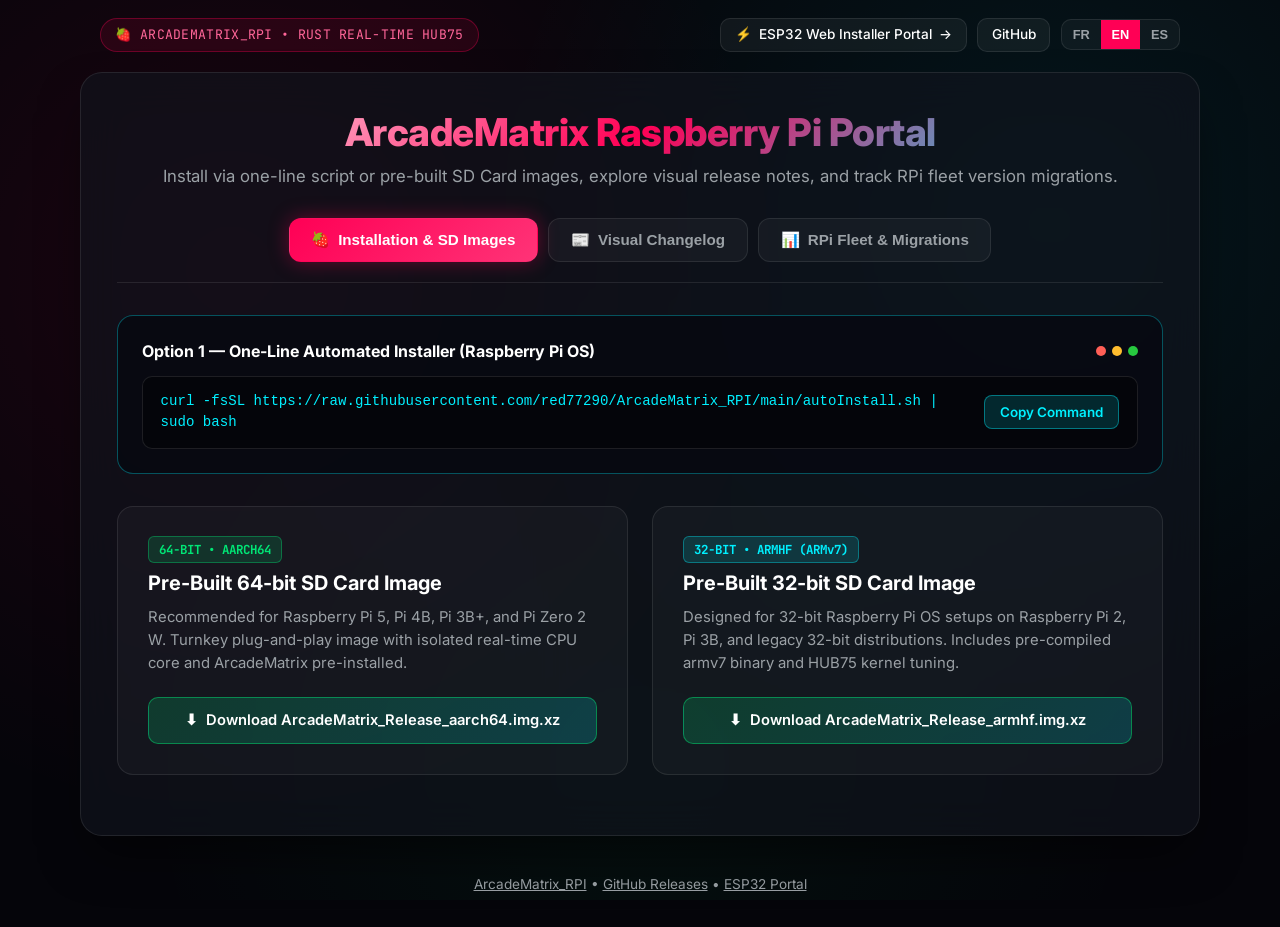
==== commit 480057fa: "fix(portal): fix mobile box text overflows and responsive layout" ====
--- a/site/index.html
+++ b/site/index.html
@@ -25,6 +25,12 @@
       box-sizing: border-box;
     }
 
+    html {
+      max-width: 100%;
+      overflow-x: hidden;
+      -webkit-text-size-adjust: 100%;
+    }
+
     body {
       font-family: 'Inter', -apple-system, BlinkMacSystemFont, "Segoe UI", sans-serif;
       background-color: var(--bg-color);
@@ -32,6 +38,9 @@
       margin: 0;
       padding: 0;
       min-height: 100vh;
+      max-width: 100%;
+      overflow-x: hidden;
+      overflow-wrap: break-word;
       display: flex;
       flex-direction: column;
       align-items: center;
@@ -45,7 +54,7 @@
     .topbar {
       width: 100%;
       max-width: 1120px;
-      padding: 1.1rem 1.5rem 0;
+      padding: 1.1rem 1.25rem 0;
       display: flex;
       flex-wrap: wrap;
       align-items: center;
@@ -56,15 +65,21 @@
     .brand-pill {
       display: inline-flex;
       align-items: center;
+      justify-content: center;
       gap: 0.6rem;
       padding: 0.45rem 0.9rem;
+      max-width: 100%;
+      min-width: 0;
       border-radius: 999px;
       background: rgba(255, 0, 85, 0.1);
       border: 1px solid rgba(255, 0, 85, 0.32);
       font-family: 'JetBrains Mono', monospace;
       font-size: 0.82rem;
+      line-height: 1.35;
       color: #ff6699;
       letter-spacing: 0.3px;
+      text-align: center;
+      overflow-wrap: anywhere;
     }
 
     .topbar-right {
@@ -72,14 +87,19 @@
       flex-wrap: wrap;
       align-items: center;
       gap: 0.65rem;
+      max-width: 100%;
+      min-width: 0;
     }
 
     .portal-switch-link,
     .gh-link {
       display: inline-flex;
       align-items: center;
+      justify-content: center;
       gap: 0.45rem;
       padding: 0.45rem 0.85rem;
+      max-width: 100%;
+      min-width: 0;
       border-radius: 10px;
       background: rgba(255, 255, 255, 0.05);
       border: 1px solid var(--glass-border);
@@ -87,6 +107,9 @@
       text-decoration: none;
       font-size: 0.85rem;
       font-weight: 500;
+      line-height: 1.3;
+      text-align: center;
+      overflow-wrap: anywhere;
       transition: all 0.25s ease;
     }
 
@@ -103,6 +126,7 @@
 
     .lang-switcher {
       display: inline-flex;
+      flex-shrink: 0;
       background: rgba(255, 255, 255, 0.04);
       border: 1px solid var(--glass-border);
       border-radius: 10px;
@@ -127,7 +151,8 @@
 
     .container {
       max-width: 1120px;
-      width: 94%;
+      width: calc(100% - 2rem);
+      min-width: 0;
       margin: 1.25rem auto 2rem;
       padding: 2.25rem;
       background: var(--glass-bg);
@@ -141,10 +166,13 @@
     .hero-header {
       text-align: center;
       margin-bottom: 1.75rem;
+      min-width: 0;
+      max-width: 100%;
     }
 
     h1 {
-      font-size: 2.4rem;
+      font-size: clamp(1.45rem, 5.2vw, 2.4rem);
+      line-height: 1.2;
       font-weight: 800;
       margin-top: 0;
       margin-bottom: 0.5rem;
@@ -152,13 +180,16 @@
       -webkit-background-clip: text;
       -webkit-text-fill-color: transparent;
       letter-spacing: -0.5px;
+      overflow-wrap: anywhere;
+      word-break: break-word;
     }
 
     .subtitle {
       color: var(--text-muted);
-      font-size: 1.05rem;
+      font-size: clamp(0.92rem, 2.4vw, 1.05rem);
       margin-bottom: 1.5rem;
       line-height: 1.6;
+      overflow-wrap: anywhere;
     }
 
     .nav-tabs {
@@ -169,19 +200,27 @@
       margin-bottom: 2rem;
       padding-bottom: 1.25rem;
       border-bottom: 1px solid var(--glass-border);
+      min-width: 0;
+      max-width: 100%;
     }
 
     .tab-btn {
       display: inline-flex;
       align-items: center;
+      justify-content: center;
       gap: 0.5rem;
       padding: 0.7rem 1.35rem;
+      max-width: 100%;
+      min-width: 0;
       border-radius: 12px;
       background: rgba(255, 255, 255, 0.04);
       border: 1px solid var(--glass-border);
       color: var(--text-muted);
       font-size: 0.95rem;
       font-weight: 600;
+      line-height: 1.3;
+      text-align: center;
+      overflow-wrap: anywhere;
       cursor: pointer;
       transition: all 0.25s ease;
     }
@@ -201,6 +240,8 @@
 
     .tab-panel {
       display: none;
+      min-width: 0;
+      max-width: 100%;
       animation: fadeIn 0.25s ease;
     }
 
@@ -221,17 +262,30 @@
       padding: 1.5rem;
       margin-bottom: 2rem;
       text-align: left;
+      min-width: 0;
+      max-width: 100%;
     }
 
     .terminal-header {
       display: flex;
+      flex-wrap: wrap;
       align-items: center;
       justify-content: space-between;
+      gap: 0.75rem;
       margin-bottom: 0.85rem;
+      min-width: 0;
+    }
+
+    .terminal-header > div:first-child {
+      min-width: 0;
+      flex: 1 1 180px;
+      line-height: 1.4;
+      overflow-wrap: anywhere;
     }
 
     .terminal-dots {
       display: inline-flex;
+      flex-shrink: 0;
       gap: 6px;
     }
 
@@ -253,19 +307,33 @@
       border-radius: 10px;
       padding: 0.9rem 1.1rem;
       font-family: 'JetBrains Mono', monospace;
-      font-size: 0.9rem;
+      font-size: 0.88rem;
       color: var(--accent-cyan);
+      min-width: 0;
+      max-width: 100%;
+    }
+
+    #install-cmd {
+      min-width: 0;
+      max-width: 100%;
+      flex: 1 1 260px;
+      line-height: 1.5;
+      overflow-wrap: anywhere;
+      word-break: break-word;
     }
 
     .copy-btn {
+      flex-shrink: 0;
+      max-width: 100%;
       background: rgba(0, 240, 255, 0.15);
       border: 1px solid rgba(0, 240, 255, 0.4);
       color: var(--accent-cyan);
       border-radius: 8px;
-      padding: 0.48rem 0.95rem;
+      padding: 0.5rem 0.95rem;
       font-family: 'Inter', sans-serif;
       font-size: 0.84rem;
       font-weight: 600;
+      text-align: center;
       cursor: pointer;
       transition: all 0.2s ease;
     }
@@ -277,14 +345,14 @@
 
     .sd-grid {
       display: grid;
-      grid-template-columns: 1fr;
+      grid-template-columns: minmax(0, 1fr);
       gap: 1.5rem;
       margin-bottom: 1.5rem;
     }
 
     @media (min-width: 780px) {
       .sd-grid {
-        grid-template-columns: repeat(2, 1fr);
+        grid-template-columns: repeat(2, minmax(0, 1fr));
       }
     }
 
@@ -298,6 +366,13 @@
       flex-direction: column;
       justify-content: space-between;
       transition: all 0.3s ease;
+      min-width: 0;
+      max-width: 100%;
+    }
+
+    .sd-card > div {
+      min-width: 0;
+      max-width: 100%;
     }
 
     .sd-card:hover {
@@ -308,8 +383,10 @@
 
     .sd-card h2 {
       margin: 0.4rem 0 0.65rem;
-      font-size: 1.3rem;
+      font-size: 1.25rem;
+      line-height: 1.3;
       color: #fff;
+      overflow-wrap: anywhere;
     }
 
     .sd-card p {
@@ -317,6 +394,7 @@
       font-size: 0.93rem;
       line-height: 1.55;
       margin: 0 0 1.35rem 0;
+      overflow-wrap: anywhere;
     }
 
     .arch-badge {
@@ -330,6 +408,8 @@
       border: 1px solid rgba(0, 230, 118, 0.35);
       color: var(--accent-green);
       width: fit-content;
+      max-width: 100%;
+      overflow-wrap: anywhere;
     }
 
     .arch-badge.armhf {
@@ -343,15 +423,28 @@
       align-items: center;
       justify-content: center;
       gap: 0.5rem;
-      padding: 0.8rem 1.25rem;
+      width: 100%;
+      max-width: 100%;
+      min-width: 0;
+      padding: 0.8rem 1rem;
       border-radius: 10px;
       background: linear-gradient(135deg, rgba(0, 230, 118, 0.18), rgba(0, 240, 255, 0.18));
       border: 1px solid rgba(0, 230, 118, 0.45);
       color: #fff;
       font-weight: 600;
-      font-size: 0.94rem;
+      font-size: 0.92rem;
+      line-height: 1.35;
+      text-align: center;
       text-decoration: none;
+      overflow-wrap: anywhere;
+      word-break: break-word;
       transition: all 0.25s ease;
+    }
+
+    .sd-dl-btn > span {
+      min-width: 0;
+      overflow-wrap: anywhere;
+      word-break: break-word;
     }
 
     .sd-dl-btn:hover {
@@ -365,6 +458,8 @@
       display: flex;
       flex-direction: column;
       gap: 1.75rem;
+      min-width: 0;
+      max-width: 100%;
     }
 
     .release-post {
@@ -373,6 +468,8 @@
       border-radius: 18px;
       padding: 1.75rem;
       text-align: left;
+      min-width: 0;
+      max-width: 100%;
     }
 
     .post-header {
@@ -382,6 +479,8 @@
       justify-content: space-between;
       gap: 0.75rem;
       margin-bottom: 1rem;
+      min-width: 0;
+      max-width: 100%;
     }
 
     .post-meta {
@@ -389,6 +488,8 @@
       flex-wrap: wrap;
       align-items: center;
       gap: 0.55rem;
+      min-width: 0;
+      max-width: 100%;
     }
 
     .ver-badge {
@@ -421,10 +522,13 @@
     .tag-FIX { background: rgba(255, 0, 85, 0.18); color: #ff6699; }
 
     .post-title {
-      font-size: 1.35rem;
+      font-size: clamp(1.1rem, 3.6vw, 1.35rem);
+      line-height: 1.3;
       font-weight: 700;
       margin: 0.3rem 0 0.6rem;
       color: #fff;
+      overflow-wrap: anywhere;
+      word-break: break-word;
     }
 
     .post-summary {
@@ -432,10 +536,13 @@
       font-size: 0.96rem;
       line-height: 1.6;
       margin-bottom: 1.25rem;
+      overflow-wrap: anywhere;
+      word-break: break-word;
     }
 
     .post-media {
       width: 100%;
+      max-width: 100%;
       border-radius: 12px;
       overflow: hidden;
       border: 1px solid var(--glass-border);
@@ -451,14 +558,14 @@
 
     .before-after-grid {
       display: grid;
-      grid-template-columns: 1fr;
+      grid-template-columns: minmax(0, 1fr);
       gap: 1rem;
       margin-bottom: 1.25rem;
     }
 
     @media (min-width: 760px) {
       .before-after-grid {
-        grid-template-columns: 1fr 1fr;
+        grid-template-columns: repeat(2, minmax(0, 1fr));
       }
     }
 
@@ -467,6 +574,10 @@
       border-radius: 12px;
       font-size: 0.9rem;
       line-height: 1.5;
+      min-width: 0;
+      max-width: 100%;
+      overflow-wrap: anywhere;
+      word-break: break-word;
     }
 
     .ba-before {
@@ -493,17 +604,28 @@
 
     .highlights-list {
       margin: 0 0 1.25rem 0;
-      padding-left: 1.2rem;
+      padding-left: 1.15rem;
       color: #dce2ea;
       font-size: 0.92rem;
       line-height: 1.65;
+      min-width: 0;
+      max-width: 100%;
+      overflow-wrap: anywhere;
+      word-break: break-word;
+    }
+
+    .highlights-list li {
+      margin-bottom: 0.4rem;
     }
 
     .release-dl-btn {
       display: inline-flex;
       align-items: center;
+      justify-content: center;
       gap: 0.45rem;
       padding: 0.55rem 1.05rem;
+      max-width: 100%;
+      min-width: 0;
       border-radius: 9px;
       background: rgba(255, 0, 85, 0.14);
       border: 1px solid rgba(255, 0, 85, 0.4);
@@ -511,6 +633,14 @@
       text-decoration: none;
       font-size: 0.86rem;
       font-weight: 600;
+      line-height: 1.35;
+      text-align: center;
+      overflow-wrap: anywhere;
+    }
+
+    .release-dl-btn:hover {
+      background: var(--accent-magenta);
+      color: #fff;
     }
 
     /* Tab 3: Stats */
@@ -525,16 +655,29 @@
       border-radius: 12px;
       background: rgba(255, 255, 255, 0.03);
       border: 1px solid var(--glass-border);
+      min-width: 0;
+      max-width: 100%;
+    }
+
+    .stats-status-bar > div {
+      min-width: 0;
+      max-width: 100%;
+      overflow-wrap: anywhere;
     }
 
     .source-badge {
       display: inline-flex;
       align-items: center;
+      justify-content: center;
       gap: 0.45rem;
+      max-width: 100%;
       font-family: 'JetBrains Mono', monospace;
       font-size: 0.8rem;
+      line-height: 1.35;
       padding: 0.3rem 0.7rem;
       border-radius: 999px;
+      text-align: center;
+      overflow-wrap: anywhere;
     }
 
     .source-live {
@@ -551,9 +694,21 @@
 
     .kpi-grid {
       display: grid;
-      grid-template-columns: repeat(auto-fit, minmax(210px, 1fr));
+      grid-template-columns: minmax(0, 1fr);
       gap: 1.1rem;
       margin-bottom: 1.75rem;
+    }
+
+    @media (min-width: 480px) {
+      .kpi-grid {
+        grid-template-columns: repeat(2, minmax(0, 1fr));
+      }
+    }
+
+    @media (min-width: 920px) {
+      .kpi-grid {
+        grid-template-columns: repeat(4, minmax(0, 1fr));
+      }
     }
 
     .kpi-card {
@@ -562,37 +717,43 @@
       border-radius: 14px;
       padding: 1.25rem;
       text-align: left;
+      min-width: 0;
+      max-width: 100%;
     }
 
     .kpi-label {
       font-size: 0.82rem;
       color: var(--text-muted);
       margin-bottom: 0.45rem;
+      overflow-wrap: anywhere;
     }
 
     .kpi-value {
       font-family: 'JetBrains Mono', monospace;
-      font-size: 1.85rem;
+      font-size: clamp(1.4rem, 3.8vw, 1.85rem);
+      line-height: 1.2;
       font-weight: 700;
       color: #fff;
+      overflow-wrap: anywhere;
     }
 
     .kpi-sub {
       font-size: 0.78rem;
       color: var(--accent-cyan);
       margin-top: 0.35rem;
+      overflow-wrap: anywhere;
     }
 
     .stats-grid-2col {
       display: grid;
-      grid-template-columns: 1fr;
+      grid-template-columns: minmax(0, 1fr);
       gap: 1.5rem;
       margin-bottom: 1.5rem;
     }
 
-    @media (min-width: 860px) {
+    @media (min-width: 960px) {
       .stats-grid-2col {
-        grid-template-columns: 1fr 1fr;
+        grid-template-columns: repeat(2, minmax(0, 1fr));
       }
     }
 
@@ -602,12 +763,16 @@
       border-radius: 16px;
       padding: 1.5rem;
       text-align: left;
+      min-width: 0;
+      max-width: 100%;
     }
 
     .stats-panel-box h3 {
       margin: 0 0 0.4rem 0;
       font-size: 1.08rem;
+      line-height: 1.35;
       color: #fff;
+      overflow-wrap: anywhere;
     }
 
     .stats-panel-sub {
@@ -615,19 +780,27 @@
       font-size: 0.83rem;
       margin-bottom: 1.15rem;
       line-height: 1.45;
+      overflow-wrap: anywhere;
     }
 
     .donut-split {
       display: grid;
-      grid-template-columns: 124px 1fr;
-      gap: 1.15rem;
+      grid-template-columns: 116px minmax(0, 1fr);
+      gap: 1rem;
       align-items: center;
       margin-bottom: 1rem;
-    }
-
-    @media (max-width: 520px) {
+      min-width: 0;
+      max-width: 100%;
+    }
+
+    .donut-split > * {
+      min-width: 0;
+      max-width: 100%;
+    }
+
+    @media (max-width: 560px) {
       .donut-split {
-        grid-template-columns: 1fr;
+        grid-template-columns: minmax(0, 1fr);
         justify-items: center;
       }
       .donut-split > div:last-child {
@@ -651,14 +824,32 @@
 
     .bar-row {
       margin-bottom: 0.78rem;
+      min-width: 0;
+      max-width: 100%;
     }
 
     .bar-row-header {
       display: flex;
+      align-items: flex-start;
       justify-content: space-between;
-      gap: 0.5rem;
-      font-size: 0.84rem;
+      gap: 0.6rem;
+      font-size: 0.83rem;
       margin-bottom: 0.28rem;
+      min-width: 0;
+    }
+
+    .bar-row-header > span:first-child {
+      min-width: 0;
+      flex: 1 1 auto;
+      line-height: 1.35;
+      overflow-wrap: anywhere;
+    }
+
+    .bar-row-header > span:last-child {
+      flex-shrink: 0;
+      white-space: nowrap;
+      text-align: right;
+      line-height: 1.35;
     }
 
     .bar-track {
@@ -690,6 +881,7 @@
       margin-top: 0.6rem;
       font-size: 0.76rem;
       color: var(--text-muted);
+      min-width: 0;
     }
 
     .chart-legend-item {
@@ -697,11 +889,14 @@
       align-items: center;
       gap: 0.35rem;
       font-family: 'JetBrains Mono', monospace;
+      max-width: 100%;
+      overflow-wrap: anywhere;
     }
 
     .chart-legend-dot {
       width: 8px;
       height: 8px;
+      flex-shrink: 0;
       border-radius: 50%;
       display: inline-block;
     }
@@ -711,6 +906,7 @@
       flex-wrap: wrap;
       gap: 0.45rem;
       margin-bottom: 1rem;
+      min-width: 0;
     }
 
     .filter-pill {
@@ -721,6 +917,8 @@
       padding: 0.32rem 0.65rem;
       font-size: 0.78rem;
       font-weight: 600;
+      max-width: 100%;
+      overflow-wrap: anywhere;
       cursor: pointer;
     }
 
@@ -732,22 +930,26 @@
 
     .table-wrap {
       width: 100%;
+      max-width: 100%;
       overflow-x: auto;
+      -webkit-overflow-scrolling: touch;
       margin-top: 0.85rem;
+      border-radius: 8px;
     }
 
     .cross-matrix-table {
       width: 100%;
       border-collapse: collapse;
-      font-size: 0.8rem;
+      font-size: 0.75rem;
       font-family: 'JetBrains Mono', monospace;
     }
 
     .cross-matrix-table th,
     .cross-matrix-table td {
-      padding: 0.48rem 0.6rem;
+      padding: 0.38rem 0.42rem;
       border: 1px solid rgba(255, 255, 255, 0.08);
       text-align: center;
+      white-space: nowrap;
     }
 
     .cross-matrix-table th {
@@ -768,18 +970,44 @@
       border: 1px dashed rgba(255, 255, 255, 0.14);
       padding: 0.9rem 1.2rem;
       text-align: left;
+      min-width: 0;
+      max-width: 100%;
+      overflow-wrap: anywhere;
+    }
+
+    .gh-supplement-details > .stats-grid-2col > div {
+      min-width: 0;
+      max-width: 100%;
     }
 
     .gh-supplement-details summary {
       cursor: pointer;
       font-size: 0.88rem;
       font-weight: 600;
+      line-height: 1.4;
       color: var(--text-muted);
       display: flex;
+      flex-wrap: wrap;
       align-items: center;
       justify-content: space-between;
-      gap: 0.75rem;
+      gap: 0.65rem;
       list-style: none;
+    }
+
+    .gh-supplement-details summary > span:first-child {
+      min-width: 0;
+      flex: 1 1 220px;
+      overflow-wrap: anywhere;
+    }
+
+    #gh-supp-total-pill {
+      flex-shrink: 0;
+      max-width: 100%;
+      padding: 0.22rem 0.6rem;
+      border-radius: 6px;
+      background: rgba(255, 204, 0, 0.08);
+      border: 1px solid rgba(255, 204, 0, 0.24);
+      overflow-wrap: anywhere;
     }
 
     .gh-supplement-details summary::-webkit-details-marker {
@@ -795,6 +1023,7 @@
       color: #e6c86e;
       font-size: 0.8rem;
       line-height: 1.45;
+      overflow-wrap: anywhere;
     }
 
     .privacy-banner {
@@ -807,19 +1036,164 @@
       color: var(--text-muted);
       text-align: left;
       line-height: 1.55;
+      min-width: 0;
+      max-width: 100%;
+      overflow-wrap: anywhere;
     }
 
     footer {
+      width: 100%;
+      max-width: 1120px;
       margin-top: 0.5rem;
+      padding: 0 1rem 2.2rem;
       font-size: 0.85rem;
       color: var(--text-muted);
       text-align: center;
-      padding-bottom: 2.2rem;
+      overflow-wrap: anywhere;
     }
 
     footer a {
       color: var(--text-muted);
       text-decoration: underline;
+    }
+
+    /* Mobile & Small Tablet Responsive Refinements */
+    @media (max-width: 768px) {
+      .container {
+        width: calc(100% - 1.5rem);
+        padding: 1.5rem 1.2rem;
+        border-radius: 18px;
+      }
+    }
+
+    @media (max-width: 680px) {
+      .topbar {
+        padding: 0.85rem 0.75rem 0;
+        justify-content: center;
+        gap: 0.55rem;
+      }
+
+      .brand-pill {
+        width: 100%;
+        border-radius: 12px;
+        font-size: 0.76rem;
+        padding: 0.45rem 0.75rem;
+      }
+
+      .topbar-right {
+        width: 100%;
+        justify-content: center;
+        gap: 0.5rem;
+      }
+
+      .portal-switch-link,
+      .gh-link {
+        font-size: 0.8rem;
+        padding: 0.42rem 0.72rem;
+      }
+
+      .cmd-box {
+        flex-direction: column;
+        align-items: stretch;
+        padding: 0.8rem 0.9rem;
+        gap: 0.65rem;
+      }
+
+      #install-cmd {
+        flex: 1 1 auto;
+        font-size: 0.8rem;
+      }
+
+      .copy-btn {
+        width: 100%;
+        padding: 0.58rem 0.9rem;
+      }
+    }
+
+    @media (max-width: 640px) {
+      .nav-tabs {
+        flex-direction: column;
+        align-items: stretch;
+        gap: 0.5rem;
+        margin-bottom: 1.4rem;
+        padding-bottom: 1rem;
+      }
+
+      .tab-btn {
+        width: 100%;
+        padding: 0.65rem 1rem;
+        font-size: 0.9rem;
+      }
+
+      .terminal-card {
+        padding: 1.15rem 1rem;
+        margin-bottom: 1.35rem;
+      }
+
+      .sd-card {
+        padding: 1.3rem 1.05rem;
+      }
+
+      .sd-card h2 {
+        font-size: 1.15rem;
+      }
+
+      .sd-dl-btn {
+        font-size: 0.78rem;
+        padding: 0.72rem 0.65rem;
+      }
+
+      .release-post {
+        padding: 1.2rem 1rem;
+        border-radius: 14px;
+      }
+
+      .ba-box {
+        padding: 0.85rem 0.95rem;
+        font-size: 0.86rem;
+      }
+
+      .stats-status-bar {
+        padding: 0.75rem 0.95rem;
+      }
+
+      .source-badge {
+        width: 100%;
+        border-radius: 10px;
+      }
+
+      .kpi-card {
+        padding: 1rem;
+      }
+
+      .stats-panel-box {
+        padding: 1.15rem 0.95rem;
+        border-radius: 14px;
+      }
+
+      .privacy-banner {
+        padding: 0.85rem 1rem;
+        font-size: 0.82rem;
+      }
+
+      .gh-supplement-details {
+        padding: 0.85rem 0.95rem;
+      }
+    }
+
+    @media (max-width: 560px) {
+      .release-dl-btn {
+        width: 100%;
+      }
+    }
+
+    @media (max-width: 480px) {
+      .container {
+        width: calc(100% - 1rem);
+        padding: 1.15rem 0.85rem;
+        margin-top: 0.9rem;
+        border-radius: 16px;
+      }
     }
   </style>
 </head>
@@ -1496,7 +1870,7 @@
     }
 
     function renderEmptyNote(msg) {
-      return `<div style="padding:0.75rem 0.95rem; border-radius:8px; background:rgba(255,255,255,0.025); border:1px dashed rgba(255,255,255,0.12); color:#9ba1a6; font-size:0.82rem;">${msg}</div>`;
+      return `<div style="padding:0.75rem 0.95rem; border-radius:8px; background:rgba(255,255,255,0.025); border:1px dashed rgba(255,255,255,0.12); color:#9ba1a6; font-size:0.82rem; line-height:1.45; overflow-wrap:anywhere;">${msg}</div>`;
     }
 
     function renderDonutSvg(segments, centerValue, centerSub) {
@@ -1505,6 +1879,11 @@
       const circ = 2 * Math.PI * r;
       const total = segments.reduce((acc, s) => acc + Math.max(0, Number(s.value || 0)), 0);
       let offset = 0;
+
+      const valStr = String(centerValue ?? "—");
+      const subStr = String(centerSub ?? "");
+      const valFontSize = valStr.length > 9 ? 10 : valStr.length > 6 ? 12 : 15;
+      const subFontSize = subStr.length > 12 ? 7 : 8.5;
 
       const arcs = total > 0
         ? segments
@@ -1525,11 +1904,11 @@
         : "";
 
       return `
-        <svg viewBox="0 0 116 116" width="116" height="116" aria-hidden="true">
+        <svg viewBox="0 0 116 116" width="116" height="116" style="display:block; max-width:100%; height:auto;" aria-hidden="true">
           <circle cx="${cx}" cy="${cy}" r="${r}" fill="none" stroke="rgba(255,255,255,0.07)" stroke-width="12" />
           ${arcs}
-          <text x="${cx}" y="${cy - 2}" text-anchor="middle" fill="#ffffff" font-family="'JetBrains Mono', monospace" font-size="15" font-weight="700">${centerValue}</text>
-          <text x="${cx}" y="${cy + 14}" text-anchor="middle" fill="#8e95a5" font-family="'JetBrains Mono', monospace" font-size="8.5">${centerSub}</text>
+          <text x="${cx}" y="${cy - 2}" text-anchor="middle" fill="#ffffff" font-family="'JetBrains Mono', monospace" font-size="${valFontSize}" font-weight="700">${valStr}</text>
+          <text x="${cx}" y="${cy + 14}" text-anchor="middle" fill="#8e95a5" font-family="'JetBrains Mono', monospace" font-size="${subFontSize}">${subStr}</text>
         </svg>
       `;
     }
@@ -1540,13 +1919,16 @@
       const plotH = h - padT - padB;
 
       if (!Array.isArray(history) || history.length === 0) {
+        const emptyH = 92;
+        const emptyPlotH = emptyH - 16 - 18;
         return `
-          <svg viewBox="0 0 ${w} ${h}" width="100%" height="145" style="background:rgba(0,0,0,0.24); border-radius:10px; border:1px solid rgba(255,255,255,0.06);">
-            <line x1="${padL}" y1="${padT + plotH}" x2="${w - padR}" y2="${padT + plotH}" stroke="rgba(255,255,255,0.14)" stroke-width="1" />
-            <line x1="${padL}" y1="${padT + plotH / 2}" x2="${w - padR}" y2="${padT + plotH / 2}" stroke="rgba(255,255,255,0.06)" stroke-dasharray="4 4" />
-            <text x="${padL - 6}" y="${padT + plotH + 3}" text-anchor="end" fill="#6c7686" font-family="monospace" font-size="9">0</text>
-            <text x="${w / 2}" y="${padT + plotH / 2 + 4}" text-anchor="middle" fill="#8e95a5" font-family="sans-serif" font-size="11">${dict.empty_curve}</text>
+          <svg viewBox="0 0 ${w} ${emptyH}" style="width:100%; height:auto; display:block; margin-bottom:0.65rem; background:rgba(0,0,0,0.24); border-radius:10px; border:1px solid rgba(255,255,255,0.06);" aria-hidden="true">
+            <line x1="${padL}" y1="16" x2="${w - padR}" y2="16" stroke="rgba(255,255,255,0.05)" stroke-dasharray="4 4" />
+            <line x1="${padL}" y1="${16 + emptyPlotH / 2}" x2="${w - padR}" y2="${16 + emptyPlotH / 2}" stroke="rgba(255,255,255,0.06)" stroke-dasharray="4 4" />
+            <line x1="${padL}" y1="${16 + emptyPlotH}" x2="${w - padR}" y2="${16 + emptyPlotH}" stroke="rgba(255,255,255,0.14)" stroke-width="1" />
+            <text x="${padL - 6}" y="${16 + emptyPlotH + 3}" text-anchor="end" fill="#6c7686" font-family="monospace" font-size="10">0</text>
           </svg>
+          ${renderEmptyNote(dict.empty_curve)}
         `;
       }
 
@@ -1602,15 +1984,15 @@
 
       return {
         svg: `
-          <svg viewBox="0 0 ${w} ${h}" width="100%" height="155" style="background:rgba(0,0,0,0.24); border-radius:10px; border:1px solid rgba(255,255,255,0.06);">
+          <svg viewBox="0 0 ${w} ${h}" style="width:100%; height:auto; display:block; background:rgba(0,0,0,0.24); border-radius:10px; border:1px solid rgba(255,255,255,0.06);">
             <line x1="${padL}" y1="${padT}" x2="${w - padR}" y2="${padT}" stroke="rgba(255,255,255,0.06)" stroke-dasharray="3 3" />
             <line x1="${padL}" y1="${padT + plotH / 2}" x2="${w - padR}" y2="${padT + plotH / 2}" stroke="rgba(255,255,255,0.06)" stroke-dasharray="3 3" />
             <line x1="${padL}" y1="${padT + plotH}" x2="${w - padR}" y2="${padT + plotH}" stroke="rgba(255,255,255,0.16)" />
-            <text x="${padL - 6}" y="${padT + 4}" text-anchor="end" fill="#8e95a5" font-family="monospace" font-size="9">${maxTotal}</text>
-            <text x="${padL - 6}" y="${padT + plotH / 2 + 3}" text-anchor="end" fill="#8e95a5" font-family="monospace" font-size="9">${midVal}</text>
-            <text x="${padL - 6}" y="${padT + plotH + 3}" text-anchor="end" fill="#8e95a5" font-family="monospace" font-size="9">0</text>
-            <text x="${padL}" y="${h - 7}" text-anchor="start" fill="#8e95a5" font-family="monospace" font-size="9">${firstDay}</text>
-            <text x="${w - padR}" y="${h - 7}" text-anchor="end" fill="#8e95a5" font-family="monospace" font-size="9">${lastDay}</text>
+            <text x="${padL - 6}" y="${padT + 4}" text-anchor="end" fill="#8e95a5" font-family="monospace" font-size="10">${maxTotal}</text>
+            <text x="${padL - 6}" y="${padT + plotH / 2 + 3}" text-anchor="end" fill="#8e95a5" font-family="monospace" font-size="10">${midVal}</text>
+            <text x="${padL - 6}" y="${padT + plotH + 3}" text-anchor="end" fill="#8e95a5" font-family="monospace" font-size="10">0</text>
+            <text x="${padL}" y="${h - 7}" text-anchor="start" fill="#8e95a5" font-family="monospace" font-size="10">${firstDay}</text>
+            <text x="${w - padR}" y="${h - 7}" text-anchor="end" fill="#8e95a5" font-family="monospace" font-size="10">${lastDay}</text>
             ${totalLine}
             ${seriesSvg}
           </svg>
@@ -1626,7 +2008,7 @@
     }
 
     function renderNewDevicesBarSvg(dailyNew, new30dCount, dict) {
-      const w = 480, h = 148, padL = 30, padR = 14, padT = 24, padB = 24;
+      const w = 480, h = 148, padL = 30, padR = 14, padT = 26, padB = 24;
       const plotW = w - padL - padR;
       const plotH = h - padT - padB;
 
@@ -1658,14 +2040,14 @@
       }).join("");
 
       return `
-        <svg viewBox="0 0 ${w} ${h}" width="100%" height="148" style="background:rgba(0,0,0,0.24); border-radius:10px; border:1px solid rgba(255,255,255,0.06);">
-          <text x="${padL}" y="15" fill="#00e676" font-family="'JetBrains Mono', monospace" font-size="10" font-weight="700">+${new30dCount} ${dict.new_30d_badge}</text>
+        <svg viewBox="0 0 ${w} ${h}" style="width:100%; height:auto; display:block; background:rgba(0,0,0,0.24); border-radius:10px; border:1px solid rgba(255,255,255,0.06);">
+          <text x="${padL}" y="16" fill="#00e676" font-family="'JetBrains Mono', monospace" font-size="11" font-weight="700">+${new30dCount} ${dict.new_30d_badge}</text>
           <line x1="${padL}" y1="${padT + plotH}" x2="${w - padR}" y2="${padT + plotH}" stroke="rgba(255,255,255,0.14)" />
-          <text x="${padL - 5}" y="${padT + 6}" text-anchor="end" fill="#8e95a5" font-family="monospace" font-size="9">${maxCnt}</text>
-          <text x="${padL - 5}" y="${padT + plotH + 3}" text-anchor="end" fill="#8e95a5" font-family="monospace" font-size="9">0</text>
+          <text x="${padL - 5}" y="${padT + 6}" text-anchor="end" fill="#8e95a5" font-family="monospace" font-size="10">${maxCnt}</text>
+          <text x="${padL - 5}" y="${padT + plotH + 3}" text-anchor="end" fill="#8e95a5" font-family="monospace" font-size="10">0</text>
           ${bars}
-          <text x="${padL}" y="${h - 6}" text-anchor="start" fill="#8e95a5" font-family="monospace" font-size="9">${days[0].day.slice(5)}</text>
-          <text x="${w - padR}" y="${h - 6}" text-anchor="end" fill="#8e95a5" font-family="monospace" font-size="9">${days[29].day.slice(5)}</text>
+          <text x="${padL}" y="${h - 6}" text-anchor="start" fill="#8e95a5" font-family="monospace" font-size="10">${days[0].day.slice(5)}</text>
+          <text x="${w - padR}" y="${h - 6}" text-anchor="end" fill="#8e95a5" font-family="monospace" font-size="10">${days[29].day.slice(5)}</text>
         </svg>
       `;
     }
@@ -2105,7 +2487,8 @@
     async function loadLiveStatsAndReleaseLinks() {
       // 1. Query live Cloudflare Worker stats (accepts 0 devices cleanly—never synthetic fallback)
       try {
-        const res = await fetch(`${OTA_STATS_WORKER_URL}/v1/stats?p=rpi`, {
+        const res = await fetch(`${OTA_STATS_WORKER_URL}/v1/stats?p=rpi&_t=${Date.now()}`, {
+          cache: "no-store",
           signal: AbortSignal.timeout(4500)
         });
         if (res.ok) {
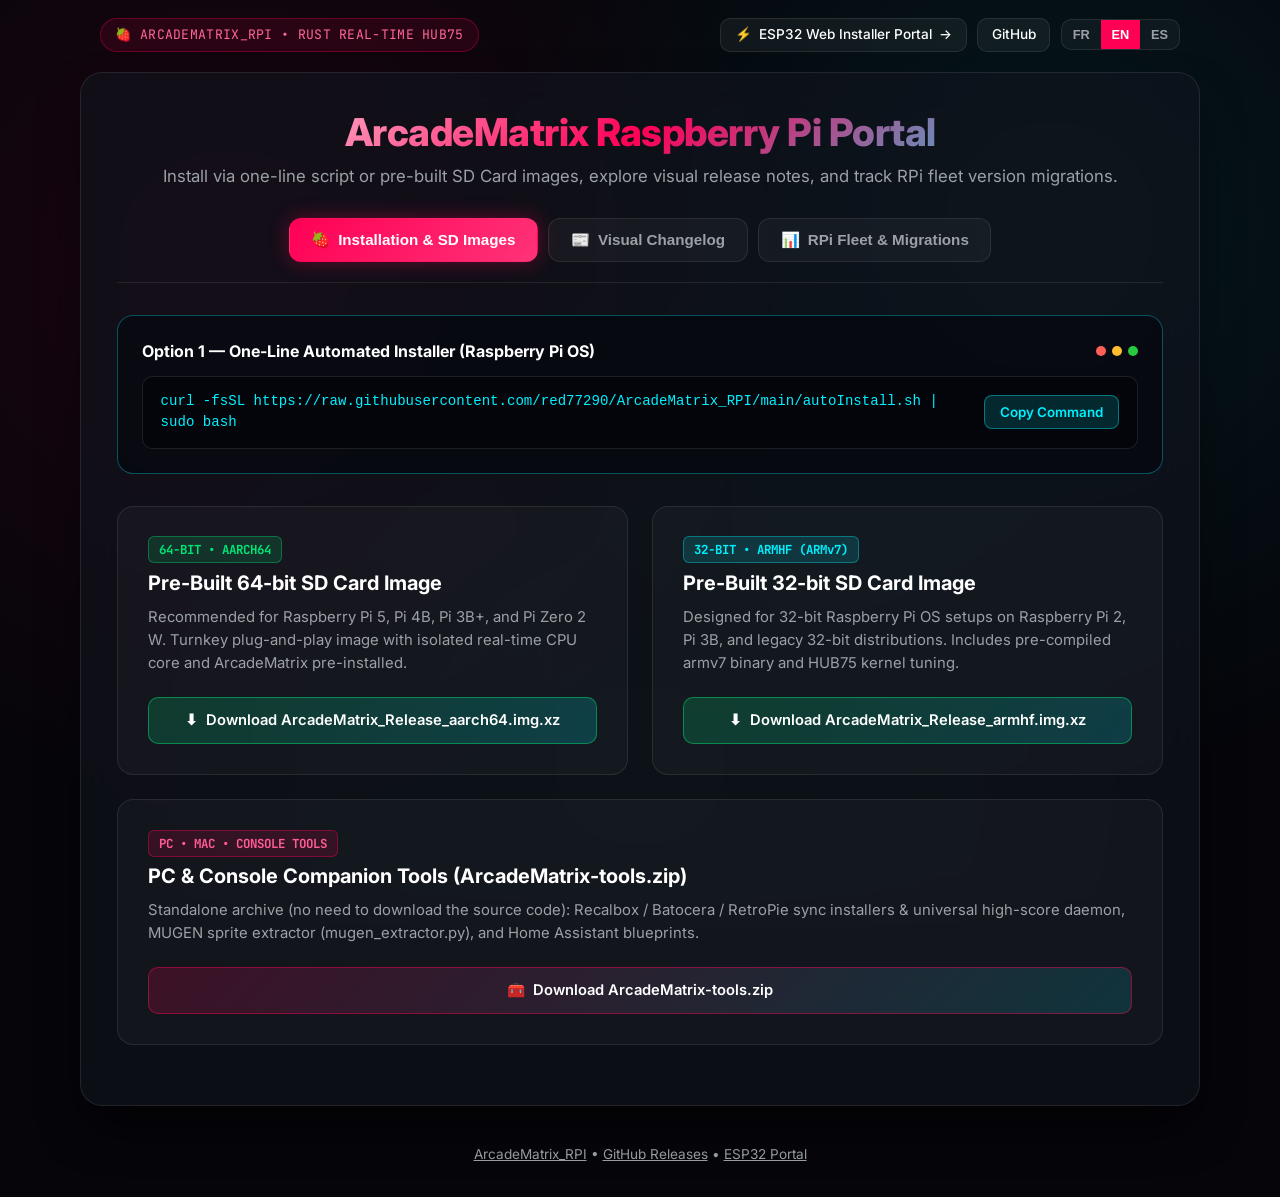
==== commit faa9e471: "feat(release): package companion tools zip for GitHub releases and portal" ====
--- a/site/index.html
+++ b/site/index.html
@@ -418,6 +418,21 @@
       color: var(--accent-cyan);
     }
 
+    .arch-badge.tools {
+      background: rgba(255, 0, 85, 0.14);
+      border-color: rgba(255, 0, 85, 0.38);
+      color: #ff5c93;
+    }
+
+    .sd-card.tools-card {
+      margin-bottom: 1.5rem;
+    }
+
+    .sd-card.tools-card:hover {
+      border-color: rgba(255, 0, 85, 0.4);
+      box-shadow: 0 15px 30px rgba(255, 0, 85, 0.1);
+    }
+
     .sd-dl-btn {
       display: inline-flex;
       align-items: center;
@@ -451,6 +466,18 @@
       background: var(--accent-green);
       color: #05050a;
       box-shadow: 0 0 18px rgba(0, 230, 118, 0.45);
+    }
+
+    .sd-dl-btn.tools {
+      background: linear-gradient(135deg, rgba(255, 0, 85, 0.18), rgba(0, 240, 255, 0.14));
+      border-color: rgba(255, 0, 85, 0.45);
+    }
+
+    .sd-dl-btn.tools:hover {
+      background: var(--accent-magenta);
+      border-color: var(--accent-magenta);
+      color: #fff;
+      box-shadow: 0 0 18px rgba(255, 0, 85, 0.45);
     }
 
     /* Tab 2: Visual Changelog */
@@ -1281,6 +1308,19 @@
             ⬇ <span data-i18n="sd32_btn">Download ArcadeMatrix_Release_armhf.img.xz</span>
           </a>
         </div>
+      </div>
+
+      <div class="sd-card tools-card">
+        <div>
+          <span class="arch-badge tools" data-i18n="tools_badge">PC • MAC • CONSOLE TOOLS</span>
+          <h2 data-i18n="tools_title">PC &amp; Console Companion Tools (ArcadeMatrix-tools.zip)</h2>
+          <p data-i18n="tools_desc">
+            Standalone archive (no need to download the source code): Recalbox / Batocera / RetroPie sync installers &amp; universal high-score daemon, MUGEN sprite extractor (mugen_extractor.py), and Home Assistant blueprints.
+          </p>
+        </div>
+        <a id="dl-tools-link" class="sd-dl-btn tools" href="https://github.com/red77290/ArcadeMatrix_RPI/releases/latest/download/ArcadeMatrix-tools.zip" target="_blank" rel="noopener">
+          🧰 <span data-i18n="tools_btn">Download ArcadeMatrix-tools.zip</span>
+        </a>
       </div>
     </section>
 
@@ -1500,7 +1540,11 @@
         gh_supp_summary: "Supplementary Info — Raw GitHub Release Asset Downloads (Separate from Cloudflare Telemetry)",
         gh_supp_disclaimer: "Note: Raw GitHub API asset counters include manual SD image downloads, reflashes, and automated crawlers. They are never merged into the Cloudflare UUID fleet charts above.",
         gh_rel_heading: "Raw Downloads per GitHub Release Tag",
-        gh_arch_heading: "Raw Asset Downloads per Target Architecture"
+        gh_arch_heading: "Raw Asset Downloads per Target Architecture",
+        tools_badge: "PC • MAC • CONSOLE TOOLS",
+        tools_title: "PC & Console Companion Tools (ArcadeMatrix-tools.zip)",
+        tools_desc: "Standalone archive (no need to download the source code): Recalbox / Batocera / RetroPie sync installers & universal high-score daemon, MUGEN sprite extractor (mugen_extractor.py), and Home Assistant blueprints.",
+        tools_btn: "Download ArcadeMatrix-tools.zip"
       },
       fr: {
         switch_esp32: "Portail ESP32 Web Installer",
@@ -1560,7 +1604,11 @@
         gh_supp_summary: "Informations complémentaires — Téléchargements bruts GitHub Releases (Hors télémétrie Cloudflare)",
         gh_supp_disclaimer: "Note : Les compteurs bruts de l'API GitHub incluent les téléchargements manuels d'images SD, les reflashs et les robots/crawlers. Ils ne sont jamais fusionnés aux graphiques Cloudflare ci-dessus.",
         gh_rel_heading: "Téléchargements bruts par tag GitHub Release",
-        gh_arch_heading: "Téléchargements bruts par architecture"
+        gh_arch_heading: "Téléchargements bruts par architecture",
+        tools_badge: "OUTILS PC • MAC • CONSOLES",
+        tools_title: "Outils Compagnons PC & Consoles (ArcadeMatrix-tools.zip)",
+        tools_desc: "Archive autonome (sans télécharger le code source) : scripts d'installation & daemon universel High-Scores pour Recalbox / Batocera / RetroPie, extracteur de sprites MUGEN (mugen_extractor.py) et blueprints Home Assistant.",
+        tools_btn: "Télécharger ArcadeMatrix-tools.zip"
       },
       es: {
         switch_esp32: "Portal ESP32 Web Installer",
@@ -1620,7 +1668,11 @@
         gh_supp_summary: "Información complementaria — Descargas brutas en GitHub Releases (Independiente de Cloudflare)",
         gh_supp_disclaimer: "Nota: Los contadores brutos de la API de GitHub incluyen descargas manuales de imágenes SD, reflasheos y bots. Nunca se mezclan con los gráficos de Cloudflare.",
         gh_rel_heading: "Descargas brutas por versión en GitHub",
-        gh_arch_heading: "Descargas brutas por arquitectura"
+        gh_arch_heading: "Descargas brutas por arquitectura",
+        tools_badge: "HERRAMIENTAS PC • MAC • CONSOLAS",
+        tools_title: "Herramientas para PC y Consolas (ArcadeMatrix-tools.zip)",
+        tools_desc: "Paquete independiente (sin necesidad de descargar el código fuente): instaladores y daemon universal de récords para Recalbox / Batocera / RetroPie, extractor MUGEN (mugen_extractor.py) y blueprints de Home Assistant.",
+        tools_btn: "Descargar ArcadeMatrix-tools.zip"
       }
     };
 
@@ -2438,20 +2490,30 @@
       const ghReleases = [];
 
       const latest = releases[0];
+      const toolsLinkEl = document.getElementById("dl-tools-link");
+      let foundToolsAsset = false;
       for (const asset of latest.assets || []) {
-        if (asset.name && asset.name.includes("aarch64") && asset.browser_download_url) {
+        const nl = String(asset.name || "").toLowerCase();
+        if (nl.includes("aarch64") && asset.browser_download_url) {
           document.getElementById("dl-aarch64-link").href = asset.browser_download_url;
         }
-        if (asset.name && asset.name.includes("armhf") && asset.browser_download_url) {
+        if (nl.includes("armhf") && asset.browser_download_url) {
           document.getElementById("dl-armhf-link").href = asset.browser_download_url;
         }
+        if (toolsLinkEl && nl.includes("tools") && asset.browser_download_url) {
+          toolsLinkEl.href = asset.browser_download_url;
+          foundToolsAsset = true;
+        }
+      }
+      if (toolsLinkEl && !foundToolsAsset && latest.html_url) {
+        toolsLinkEl.href = latest.html_url;
       }
 
       for (const rel of releases) {
         let relDl = 0;
         for (const asset of rel.assets || []) {
           const nl = String(asset.name || "").toLowerCase();
-          if (nl.includes("sdcard")) continue;
+          if (nl.includes("sdcard") || nl.includes("tools")) continue;
           const dl = Number(asset.download_count || 0);
           relDl += dl;
           if (nl.includes("aarch64") || nl.includes("arm64")) {
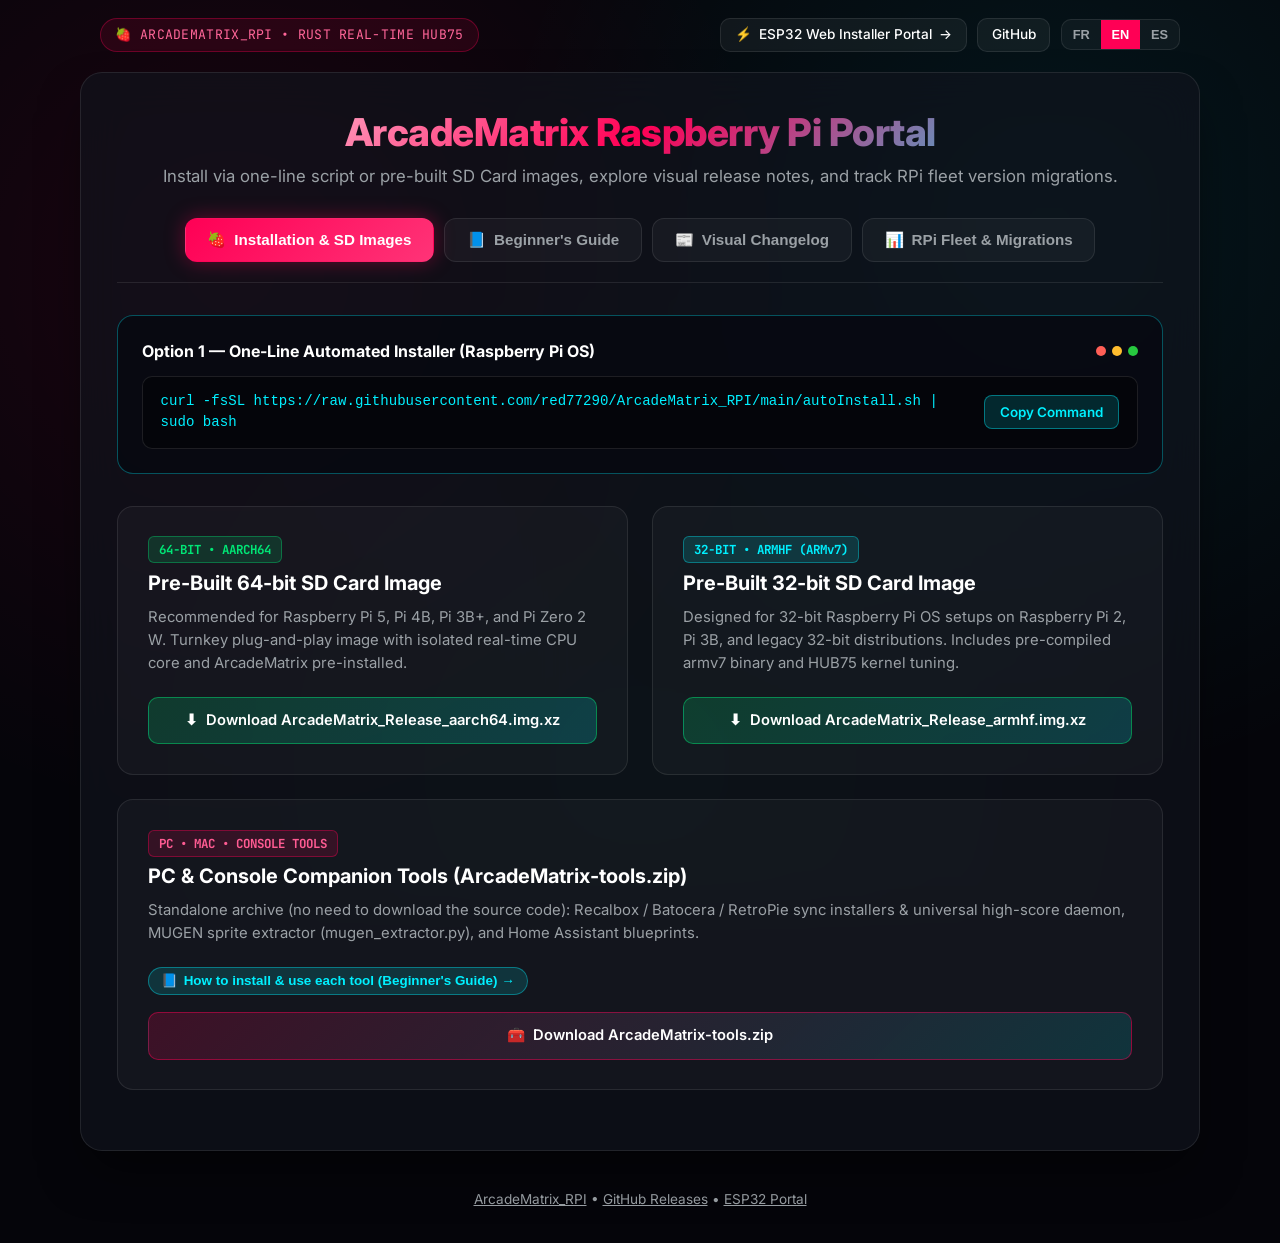
==== commit 50acbca0: "docs(portal): add trilingual beginner guide tab and companion tools appendix" ====
--- a/site/index.html
+++ b/site/index.html
@@ -480,6 +480,114 @@
       box-shadow: 0 0 18px rgba(255, 0, 85, 0.45);
     }
 
+    .guide-inline-cta {
+      display: inline-flex;
+      align-items: center;
+      gap: 0.35rem;
+      margin-bottom: 1.1rem;
+      padding: 0.34rem 0.78rem;
+      border-radius: 999px;
+      background: rgba(0, 240, 255, 0.14);
+      border: 1px solid rgba(0, 240, 255, 0.38);
+      color: var(--accent-cyan);
+      font-weight: 600;
+      font-size: 0.84rem;
+      cursor: pointer;
+      text-decoration: none;
+      transition: all 0.2s ease;
+    }
+
+    .guide-inline-cta:hover {
+      background: var(--accent-cyan);
+      color: #05050a;
+    }
+
+    .guide-wrapper {
+      display: flex;
+      flex-direction: column;
+      gap: 1.4rem;
+      text-align: left;
+      min-width: 0;
+    }
+
+    .guide-section {
+      background: var(--card-bg);
+      border: 1px solid var(--glass-border);
+      border-radius: 18px;
+      padding: 1.65rem;
+      min-width: 0;
+    }
+
+    .guide-header-row {
+      display: flex;
+      flex-wrap: wrap;
+      align-items: center;
+      justify-content: space-between;
+      gap: 1rem;
+      margin-bottom: 0.7rem;
+    }
+
+    .guide-section h2 {
+      margin: 0 0 0.7rem 0;
+      font-size: 1.22rem;
+      color: #fff;
+    }
+
+    .guide-section p, .guide-section li {
+      color: var(--text-muted);
+      font-size: 0.92rem;
+      line-height: 1.6;
+    }
+
+    .guide-section ul, .guide-section ol {
+      margin: 0.45rem 0 0.75rem 1.25rem;
+      padding: 0;
+    }
+
+    .guide-section li { margin-bottom: 0.4rem; }
+
+    .guide-section code {
+      font-family: 'JetBrains Mono', monospace;
+      font-size: 0.82rem;
+      background: rgba(255, 255, 255, 0.08);
+      border: 1px solid rgba(255, 255, 255, 0.14);
+      padding: 0.12rem 0.4rem;
+      border-radius: 5px;
+      color: #e2e8f0;
+    }
+
+    .guide-tools-grid {
+      display: grid;
+      grid-template-columns: minmax(0, 1fr);
+      gap: 1rem;
+      margin-top: 0.95rem;
+    }
+
+    @media (min-width: 720px) {
+      .guide-tools-grid {
+        grid-template-columns: repeat(3, minmax(0, 1fr));
+      }
+    }
+
+    .guide-tool-item {
+      background: rgba(255, 255, 255, 0.03);
+      border: 1px solid var(--glass-border);
+      border-radius: 12px;
+      padding: 1.1rem;
+    }
+
+    .guide-tool-item h4 {
+      margin: 0 0 0.4rem 0;
+      font-size: 0.95rem;
+      color: var(--accent-green);
+    }
+
+    .guide-tool-item p {
+      margin: 0;
+      font-size: 0.87rem;
+      line-height: 1.5;
+    }
+
     /* Tab 2: Visual Changelog */
     .changelog-list {
       display: flex;
@@ -1254,6 +1362,9 @@
     <div class="nav-tabs" role="tablist">
       <button class="tab-btn active" data-tab="install" role="tab">
         🍓 <span data-i18n="tab_install">Installation &amp; SD Images</span>
+      </button>
+      <button class="tab-btn" data-tab="guide" role="tab">
+        📘 <span data-i18n="tab_guide">Beginner's Guide</span>
       </button>
       <button class="tab-btn" data-tab="changelog" role="tab">
         📰 <span data-i18n="tab_changelog">Visual Changelog</span>
@@ -1317,6 +1428,9 @@
           <p data-i18n="tools_desc">
             Standalone archive (no need to download the source code): Recalbox / Batocera / RetroPie sync installers &amp; universal high-score daemon, MUGEN sprite extractor (mugen_extractor.py), and Home Assistant blueprints.
           </p>
+          <button type="button" class="guide-inline-cta" id="open-tools-guide-cta">
+            📘 <span data-i18n="tools_guide_cta">How to install &amp; use each tool (Beginner's Guide) →</span>
+          </button>
         </div>
         <a id="dl-tools-link" class="sd-dl-btn tools" href="https://github.com/red77290/ArcadeMatrix_RPI/releases/latest/download/ArcadeMatrix-tools.zip" target="_blank" rel="noopener">
           🧰 <span data-i18n="tools_btn">Download ArcadeMatrix-tools.zip</span>
@@ -1324,7 +1438,12 @@
       </div>
     </section>
 
-    <!-- TAB 2: VISUAL CHANGELOG BLOG -->
+    <!-- TAB 2: BEGINNER'S / QUICKSTART GUIDE & TOOLS APPENDIX -->
+    <section id="panel-guide" class="tab-panel">
+      <div id="guide-container" class="guide-wrapper"></div>
+    </section>
+
+    <!-- TAB 3: VISUAL CHANGELOG BLOG -->
     <section id="panel-changelog" class="tab-panel">
       <div id="changelog-container" class="changelog-list"></div>
     </section>
@@ -1544,7 +1663,9 @@
         tools_badge: "PC • MAC • CONSOLE TOOLS",
         tools_title: "PC & Console Companion Tools (ArcadeMatrix-tools.zip)",
         tools_desc: "Standalone archive (no need to download the source code): Recalbox / Batocera / RetroPie sync installers & universal high-score daemon, MUGEN sprite extractor (mugen_extractor.py), and Home Assistant blueprints.",
-        tools_btn: "Download ArcadeMatrix-tools.zip"
+        tools_btn: "Download ArcadeMatrix-tools.zip",
+        tab_guide: "Beginner's Guide",
+        tools_guide_cta: "How to install & use each tool (Beginner's Guide) →"
       },
       fr: {
         switch_esp32: "Portail ESP32 Web Installer",
@@ -1608,7 +1729,9 @@
         tools_badge: "OUTILS PC • MAC • CONSOLES",
         tools_title: "Outils Compagnons PC & Consoles (ArcadeMatrix-tools.zip)",
         tools_desc: "Archive autonome (sans télécharger le code source) : scripts d'installation & daemon universel High-Scores pour Recalbox / Batocera / RetroPie, extracteur de sprites MUGEN (mugen_extractor.py) et blueprints Home Assistant.",
-        tools_btn: "Télécharger ArcadeMatrix-tools.zip"
+        tools_btn: "Télécharger ArcadeMatrix-tools.zip",
+        tab_guide: "Guide Débutant",
+        tools_guide_cta: "Comment installer & utiliser chaque outil (Guide Débutant) →"
       },
       es: {
         switch_esp32: "Portal ESP32 Web Installer",
@@ -1672,7 +1795,9 @@
         tools_badge: "HERRAMIENTAS PC • MAC • CONSOLAS",
         tools_title: "Herramientas para PC y Consolas (ArcadeMatrix-tools.zip)",
         tools_desc: "Paquete independiente (sin necesidad de descargar el código fuente): instaladores y daemon universal de récords para Recalbox / Batocera / RetroPie, extractor MUGEN (mugen_extractor.py) y blueprints de Home Assistant.",
-        tools_btn: "Descargar ArcadeMatrix-tools.zip"
+        tools_btn: "Descargar ArcadeMatrix-tools.zip",
+        tab_guide: "Guía Principiantes",
+        tools_guide_cta: "Cómo instalar y usar cada herramienta (Guía Principiantes) →"
       }
     };
 
@@ -1837,6 +1962,157 @@
     let currentStatsData = createEmptyStats();
     let selectedHwFilter = "all";
 
+    let latestToolsUrl = "https://github.com/red77290/ArcadeMatrix_RPI/releases/latest/download/ArcadeMatrix-tools.zip";
+
+    const GUIDE_DATA = {
+      en: {
+        mdUrl: "https://github.com/red77290/ArcadeMatrix_RPI/blob/main/docs/QUICKSTART.md",
+        mdBtn: "Open Full Quickstart Guide on GitHub",
+        heroTitle: "📘 Beginner's Guide: SD Setup, Web UI, HUB75 HAT & Companion Tools",
+        heroIntro: "Get your Raspberry Pi HUB75 LED matrix running in minutes, update over Wi-Fi, and use the standalone PC/Console companion tools.",
+        s1Title: "1. Quick Installation & First Boot (4 Steps)",
+        s1Steps: [
+          "<strong>Flash the SD image</strong>: decompress the 64-bit (<code>aarch64</code>) or 32-bit (<code>armhf</code>) <code>.img.xz</code> and flash it onto a 16 GB+ MicroSD card using <strong>Raspberry Pi Imager</strong>.",
+          "<strong>Configure Wi-Fi on the <code>DATA</code> USB drive</strong>: reinsert the SD card into your PC/Mac, open <code>config.json</code> on the <code>DATA</code> partition, and enter your Wi-Fi <code>ssid</code>, <code>password</code>, and panel dimensions.",
+          "<strong>Connect HUB75 HAT &amp; 5V PSU</strong>: plug your Adafruit RGB Matrix HAT/Bonnet onto the Pi (Pi Zero 2 W, Pi 3B+, Pi 4B, or Pi 5 with active adapter) and power your HUB75 panels with a dedicated <strong>5V ONLY</strong> power supply.",
+          "<strong>Control &amp; OTA Updates</strong>: power on — the matrix displays its IP address. Open <code>http://&lt;RASPBERRY_IP&gt;:8080</code> to customize clocks, rotation, Showcase, and drag-and-drop Wi-Fi OTA updates."
+        ],
+        s2Title: "2. Adding Media (GIFs, MUGEN Sprites & Fonts)",
+        s2Items: [
+          "<strong>GIFs</strong>: drop standard <code>.gif</code> files into <code>DATA:/gifs/</code> (via USB card reader or SFTP).",
+          "<strong>MUGEN Sprites</strong>: convert MUGEN characters into <code>.fgt</code> + <code>index.txt</code> using <code>mugen_extractor.py</code> (in <code>ArcadeMatrix-tools.zip</code>) and copy them into <code>DATA:/fighters_32/</code> or <code>DATA:/fighters_64/</code>.",
+          "<strong>Custom Fonts</strong>: drop <code>.bdf</code> or <code>.ttf</code> font files directly into <code>DATA:/fonts/</code>."
+        ],
+        s3Title: "3. Appendix: PC & Console Companion Tools (ArcadeMatrix-tools.zip)",
+        s3Intro: "All optional PC, Mac, Linux, and retro-console helper scripts are bundled in a standalone archive — no need to clone or download the source code:",
+        s3DlBtn: "Download ArcadeMatrix-tools.zip",
+        tools: [
+          {
+            title: "🕹️ Console Sync & Universal High-Score Daemon",
+            desc: "Tip: you can install console sync in 1 click directly from the Web UI (<em>System → MQTT &amp; API → FrontendSync</em>)! For manual PC/SSH setup, run <code>install.ps1</code> (Windows), <code>./install.sh</code> (Mac/Linux), or <code>rpi_emulationstation_base_os_setup.sh</code> — streams marquees in 0 ms and celebrates High-Score records across ~3,100 MAME/FBNeo <code>.hi</code> &amp; Neo-Geo/CPS NVRAM games."
+          },
+          {
+            title: "🥊 mugen_extractor/ — Custom MUGEN Fighters (.fgt)",
+            desc: "Run <code>start_extractor.bat</code> (Windows) or <code>./start_extractor.sh</code> (Mac/Linux — auto-installs Pillow) pointing <code>--src</code> to your MUGEN <code>chars/</code> folder, then copy <code>fighters_32/</code> / <code>fighters_64/</code> onto the <code>DATA</code> partition."
+          },
+          {
+            title: "🏠 home_assistant/ — Smart Home Blueprints (mqttdata)",
+            desc: "Import <code>home_assistant/blueprints/*.yaml</code> into Home Assistant (<em>Settings → Automations → Blueprints</em>) to stream live sensors, 24h charts, tables, and weather over MQTT."
+          }
+        ]
+      },
+      fr: {
+        mdUrl: "https://github.com/red77290/ArcadeMatrix_RPI/blob/main/docs/QUICKSTART_FR.md",
+        mdBtn: "Ouvrir le Guide Rapide complet sur GitHub",
+        heroTitle: "📘 Guide Débutant : Image SD, Web UI, HAT HUB75 & Outils Compagnons",
+        heroIntro: "Démarrez votre matrice LED HUB75 sur Raspberry Pi en quelques minutes, mettez à jour en Wi-Fi et utilisez les outils compagnons PC/Consoles.",
+        s1Title: "1. Installation rapide & Premier démarrage (4 étapes)",
+        s1Steps: [
+          "<strong>Flasher l'image SD</strong> : décompressez l'image 64-bits (<code>aarch64</code>) ou 32-bits (<code>armhf</code>) <code>.img.xz</code> et flashez-la sur une carte MicroSD 16 Go+ avec <strong>Raspberry Pi Imager</strong>.",
+          "<strong>Configurer le Wi-Fi sur le lecteur <code>DATA</code></strong> : réinsérez la carte SD sur PC/Mac, ouvrez <code>config.json</code> sur la partition <code>DATA</code> et renseignez votre Wi-Fi (<code>ssid</code>, <code>password</code>) et la taille de vos dalles.",
+          "<strong>Brancher le HAT HUB75 &amp; l'alim 5V</strong> : connectez votre HAT/Bonnet Adafruit RGB Matrix sur le Pi (Pi Zero 2 W, Pi 3B+, Pi 4B, ou Pi 5 avec adaptateur actif) et alimentez vos dalles uniquement en <strong>5V</strong>.",
+          "<strong>Contrôle &amp; MAJ OTA</strong> : allumez — la matrice affiche son adresse IP. Ouvrez <code>http://&lt;IP_RASPBERRY&gt;:8080</code> pour régler vos horloges, la rotation, Showcase et les mises à jour OTA en Wi-Fi."
+        ],
+        s2Title: "2. Ajouter vos Médias (GIFs, Sprites MUGEN & Polices)",
+        s2Items: [
+          "<strong>GIFs</strong> : déposez vos fichiers <code>.gif</code> dans <code>DATA:/gifs/</code> (lecteur SD sur PC ou SFTP).",
+          "<strong>Sprites MUGEN</strong> : convertissez vos personnages MUGEN en <code>.fgt</code> + <code>index.txt</code> avec <code>mugen_extractor.py</code> (inclus dans <code>ArcadeMatrix-tools.zip</code>) et copiez-les dans <code>DATA:/fighters_32/</code> ou <code>DATA:/fighters_64/</code>.",
+          "<strong>Polices personnalisées</strong> : déposez directement vos polices <code>.bdf</code> ou <code>.ttf</code> dans <code>DATA:/fonts/</code>."
+        ],
+        s3Title: "3. Annexe : Utiliser les Outils Compagnons PC & Consoles (ArcadeMatrix-tools.zip)",
+        s3Intro: "Tous les outils optionnels PC, Mac, Linux et consoles rétro sont réunis dans une archive autonome — sans jamais avoir à télécharger le code source complet :",
+        s3DlBtn: "Télécharger ArcadeMatrix-tools.zip",
+        tools: [
+          {
+            title: "🕹️ Sync Console & Daemon Universel High-Scores",
+            desc: "Astuce : l'installation Recalbox / Batocera / RetroPie se fait en 1 clic depuis la Web UI (<em>Système → MQTT &amp; API → FrontendSync</em>) ! En alternative manuelle PC/SSH, lancez <code>install.ps1</code> (Windows), <code>./install.sh</code> (Mac/Linux) ou <code>rpi_emulationstation_base_os_setup.sh</code> — affiche les marquees en 0 ms et célèbre les records sur ~3 100 ROMs MAME/FBNeo <code>.hi</code> &amp; NVRAM Neo-Geo/CPS."
+          },
+          {
+            title: "🥊 mugen_extractor/ — Combattants MUGEN (.fgt)",
+            desc: "Lancez <code>start_extractor.bat</code> (Windows) ou <code>./start_extractor.sh</code> (Mac/Linux — installe Pillow tout seul) vers votre dossier <code>chars/</code>, puis copiez <code>fighters_32/</code> / <code>fighters_64/</code> sur la partition <code>DATA</code>."
+          },
+          {
+            title: "🏠 home_assistant/ — Blueprints Domotiques (mqttdata)",
+            desc: "Importez <code>home_assistant/blueprints/*.yaml</code> dans Home Assistant (<em>Paramètres → Automatisations → Blueprints</em>) pour envoyer capteurs, courbes 24h, tableaux et météo via MQTT."
+          }
+        ]
+      },
+      es: {
+        mdUrl: "https://github.com/red77290/ArcadeMatrix_RPI/blob/main/docs/QUICKSTART_ES.md",
+        mdBtn: "Abrir Guía de Inicio Rápido en GitHub",
+        heroTitle: "📘 Guía para Principiantes: Imagen SD, Web UI, HAT HUB75 y Herramientas",
+        heroIntro: "Pon en marcha tu matriz LED HUB75 en Raspberry Pi en minutos, actualiza por Wi-Fi y utiliza las herramientas independientes para PC y consolas.",
+        s1Title: "1. Instalación rápida y Primer arranque (4 pasos)",
+        s1Steps: [
+          "<strong>Grabar la imagen SD</strong>: descomprime la imagen de 64 bits (<code>aarch64</code>) o 32 bits (<code>armhf</code>) <code>.img.xz</code> y grábala en una MicroSD de 16 GB+ con <strong>Raspberry Pi Imager</strong>.",
+          "<strong>Configurar Wi-Fi en la unidad <code>DATA</code></strong>: vuelve a conectar la SD al PC/Mac, abre <code>config.json</code> en la partición <code>DATA</code> e introduce tu Wi-Fi (<code>ssid</code>, <code>password</code>) y tamaño de panel.",
+          "<strong>Conectar HAT HUB75 y fuente 5V</strong>: enchufa tu HAT/Bonnet Adafruit RGB Matrix en la Pi (Pi Zero 2 W, Pi 3B+, Pi 4B o Pi 5 con adaptador activo) y alimenta los paneles exclusivamente con <strong>5V</strong>.",
+          "<strong>Control y actualizaciones OTA</strong>: al encender, la matriz muestra su IP. Abre <code>http://&lt;IP_RASPBERRY&gt;:8080</code> para ajustar relojes, rotación, Showcase y actualizaciones OTA por Wi-Fi."
+        ],
+        s2Title: "2. Añadir Medios (GIFs, Sprites MUGEN y Fuentes)",
+        s2Items: [
+          "<strong>GIFs</strong>: copia tus archivos <code>.gif</code> en <code>DATA:/gifs/</code> (lector USB o SFTP).",
+          "<strong>Sprites MUGEN</strong>: convierte personajes MUGEN en <code>.fgt</code> + <code>index.txt</code> con <code>mugen_extractor.py</code> (en <code>ArcadeMatrix-tools.zip</code>) y cópialos en <code>DATA:/fighters_32/</code> o <code>DATA:/fighters_64/</code>.",
+          "<strong>Fuentes personalizadas</strong>: coloca fuentes <code>.bdf</code> o <code>.ttf</code> directamente en <code>DATA:/fonts/</code>."
+        ],
+        s3Title: "3. Anexo: Herramientas para PC y Consolas (ArcadeMatrix-tools.zip)",
+        s3Intro: "Todas las herramientas opcionales para PC, Mac, Linux y consolas retro están reunidas en un archivo independiente — sin necesidad de clonar ni descargar el código fuente:",
+        s3DlBtn: "Descargar ArcadeMatrix-tools.zip",
+        tools: [
+          {
+            title: "🕹️ Sincronización de Consola y Daemon de Récords",
+            desc: "Consejo: ¡puedes instalar el script en Recalbox / Batocera / RetroPie en 1 clic desde la Web UI (<em>Sistema → MQTT &amp; API → FrontendSync</em>)! Para instalación manual desde PC/SSH, usa <code>install.ps1</code>, <code>./install.sh</code> o <code>rpi_emulationstation_base_os_setup.sh</code> — muestra marquesinas en 0 ms y celebra récords en ~3.100 ROMs MAME/FBNeo <code>.hi</code> y NVRAM Neo-Geo/CPS."
+          },
+          {
+            title: "🥊 mugen_extractor/ — Luchadores MUGEN (.fgt)",
+            desc: "Ejecuta <code>start_extractor.bat</code> (Windows) o <code>./start_extractor.sh</code> (Mac/Linux — instala Pillow automáticamente) apuntando a <code>chars/</code>, y copia <code>fighters_32/</code> / <code>fighters_64/</code> en la partición <code>DATA</code>."
+          },
+          {
+            title: "🏠 home_assistant/ — Blueprints Domóticos (mqttdata)",
+            desc: "Importa <code>home_assistant/blueprints/*.yaml</code> en Home Assistant (<em>Ajustes → Automatizaciones → Blueprints</em>) para enviar sensores, gráficas de 24h, tablas y clima por MQTT."
+          }
+        ]
+      }
+    };
+
+    function renderBeginnerGuide() {
+      const container = document.getElementById("guide-container");
+      if (!container) return;
+      const lang = GUIDE_DATA[currentLang] ? currentLang : "en";
+      const g = GUIDE_DATA[lang];
+
+      container.innerHTML = `
+        <div class="guide-section">
+          <div class="guide-header-row">
+            <h2 style="margin:0;">${g.heroTitle}</h2>
+            <a class="release-dl-btn" href="${g.mdUrl}" target="_blank" rel="noopener">📄 ${g.mdBtn}</a>
+          </div>
+          <p style="margin:0;">${g.heroIntro}</p>
+        </div>
+
+        <div class="guide-section">
+          <h2>${g.s1Title}</h2>
+          <ol>${g.s1Steps.map((s) => `<li>${s}</li>`).join("")}</ol>
+        </div>
+
+        <div class="guide-section">
+          <h2>${g.s2Title}</h2>
+          <ul>${g.s2Items.map((i) => `<li>${i}</li>`).join("")}</ul>
+        </div>
+
+        <div class="guide-section" id="guide-tools-appendix">
+          <div class="guide-header-row">
+            <h2 style="margin:0;">${g.s3Title}</h2>
+            <a class="sd-dl-btn tools" id="guide-dl-tools-link" style="width:auto;" href="${latestToolsUrl}" target="_blank" rel="noopener">🧰 <span>${g.s3DlBtn}</span></a>
+          </div>
+          <p>${g.s3Intro}</p>
+          <div class="guide-tools-grid">
+            ${g.tools.map((t) => `<div class="guide-tool-item"><h4>${t.title}</h4><p>${t.desc}</p></div>`).join("")}
+          </div>
+        </div>
+      `;
+    }
+
     function applyLanguage(lang) {
       currentLang = I18N[lang] ? lang : "en";
       localStorage.setItem("am_portal_lang", currentLang);
@@ -1852,12 +2128,13 @@
         if (dict[key]) el.textContent = dict[key];
       });
 
+      renderBeginnerGuide();
       renderChangelog();
       renderStatsDashboard();
     }
 
     function activateTab(tabId, updateHash = true) {
-      const validTabs = ["install", "changelog", "stats"];
+      const validTabs = ["install", "guide", "changelog", "stats"];
       const target = validTabs.includes(tabId) ? tabId : "install";
 
       document.querySelectorAll(".tab-btn").forEach((btn) => {
@@ -2491,6 +2768,7 @@
 
       const latest = releases[0];
       const toolsLinkEl = document.getElementById("dl-tools-link");
+      const guideToolsLinkEl = document.getElementById("guide-dl-tools-link");
       let foundToolsAsset = false;
       for (const asset of latest.assets || []) {
         const nl = String(asset.name || "").toLowerCase();
@@ -2500,13 +2778,17 @@
         if (nl.includes("armhf") && asset.browser_download_url) {
           document.getElementById("dl-armhf-link").href = asset.browser_download_url;
         }
-        if (toolsLinkEl && nl.includes("tools") && asset.browser_download_url) {
-          toolsLinkEl.href = asset.browser_download_url;
+        if (nl.includes("tools") && asset.browser_download_url) {
+          latestToolsUrl = asset.browser_download_url;
+          if (toolsLinkEl) toolsLinkEl.href = latestToolsUrl;
+          if (guideToolsLinkEl) guideToolsLinkEl.href = latestToolsUrl;
           foundToolsAsset = true;
         }
       }
-      if (toolsLinkEl && !foundToolsAsset && latest.html_url) {
-        toolsLinkEl.href = latest.html_url;
+      if (!foundToolsAsset && latest.html_url) {
+        latestToolsUrl = latest.html_url;
+        if (toolsLinkEl) toolsLinkEl.href = latestToolsUrl;
+        if (guideToolsLinkEl) guideToolsLinkEl.href = latestToolsUrl;
       }
 
       for (const rel of releases) {
@@ -2590,6 +2872,16 @@
       btn.addEventListener("click", () => activateTab(btn.dataset.tab));
     });
 
+    const openToolsGuideCta = document.getElementById("open-tools-guide-cta");
+    if (openToolsGuideCta) {
+      openToolsGuideCta.addEventListener("click", () => {
+        activateTab("guide");
+        setTimeout(() => {
+          document.getElementById("guide-tools-appendix")?.scrollIntoView({ behavior: "smooth" });
+        }, 50);
+      });
+    }
+
     document.querySelectorAll(".lang-btn").forEach((btn) => {
       btn.addEventListener("click", () => applyLanguage(btn.dataset.lang));
     });
